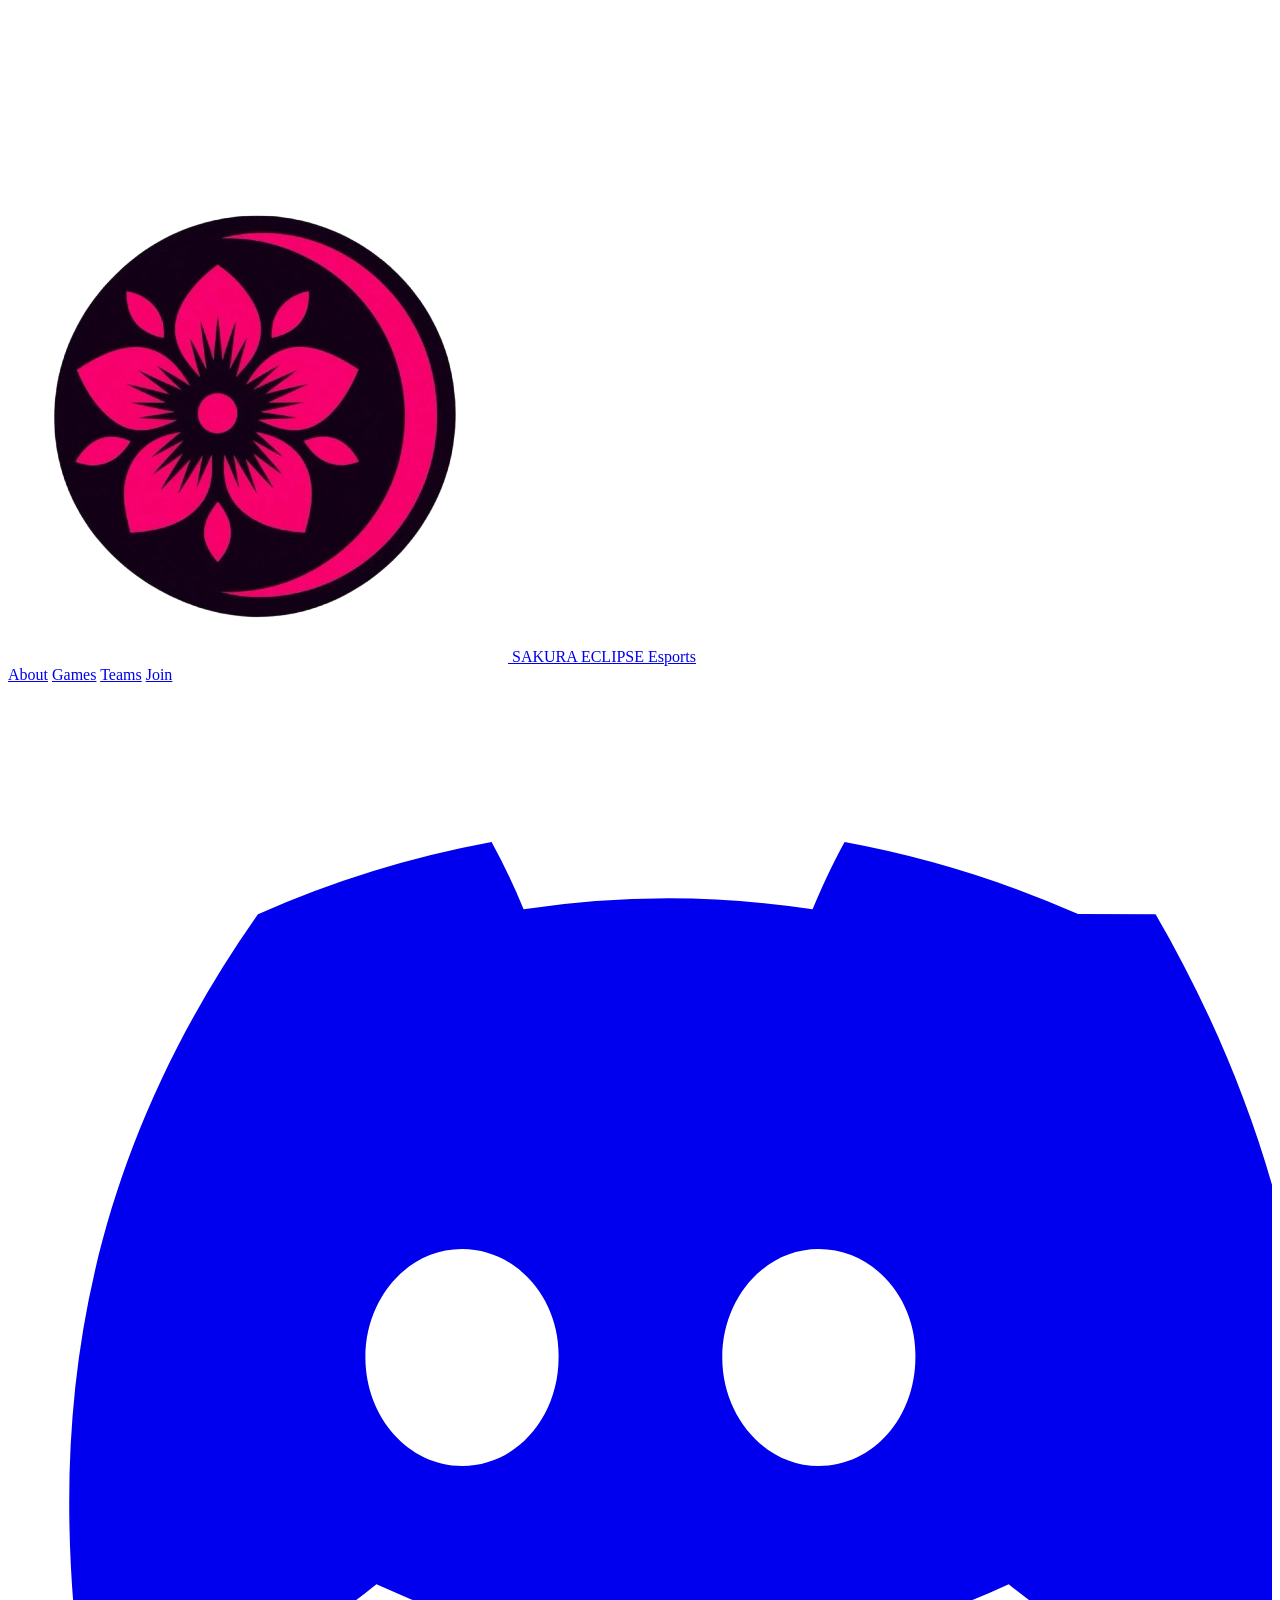
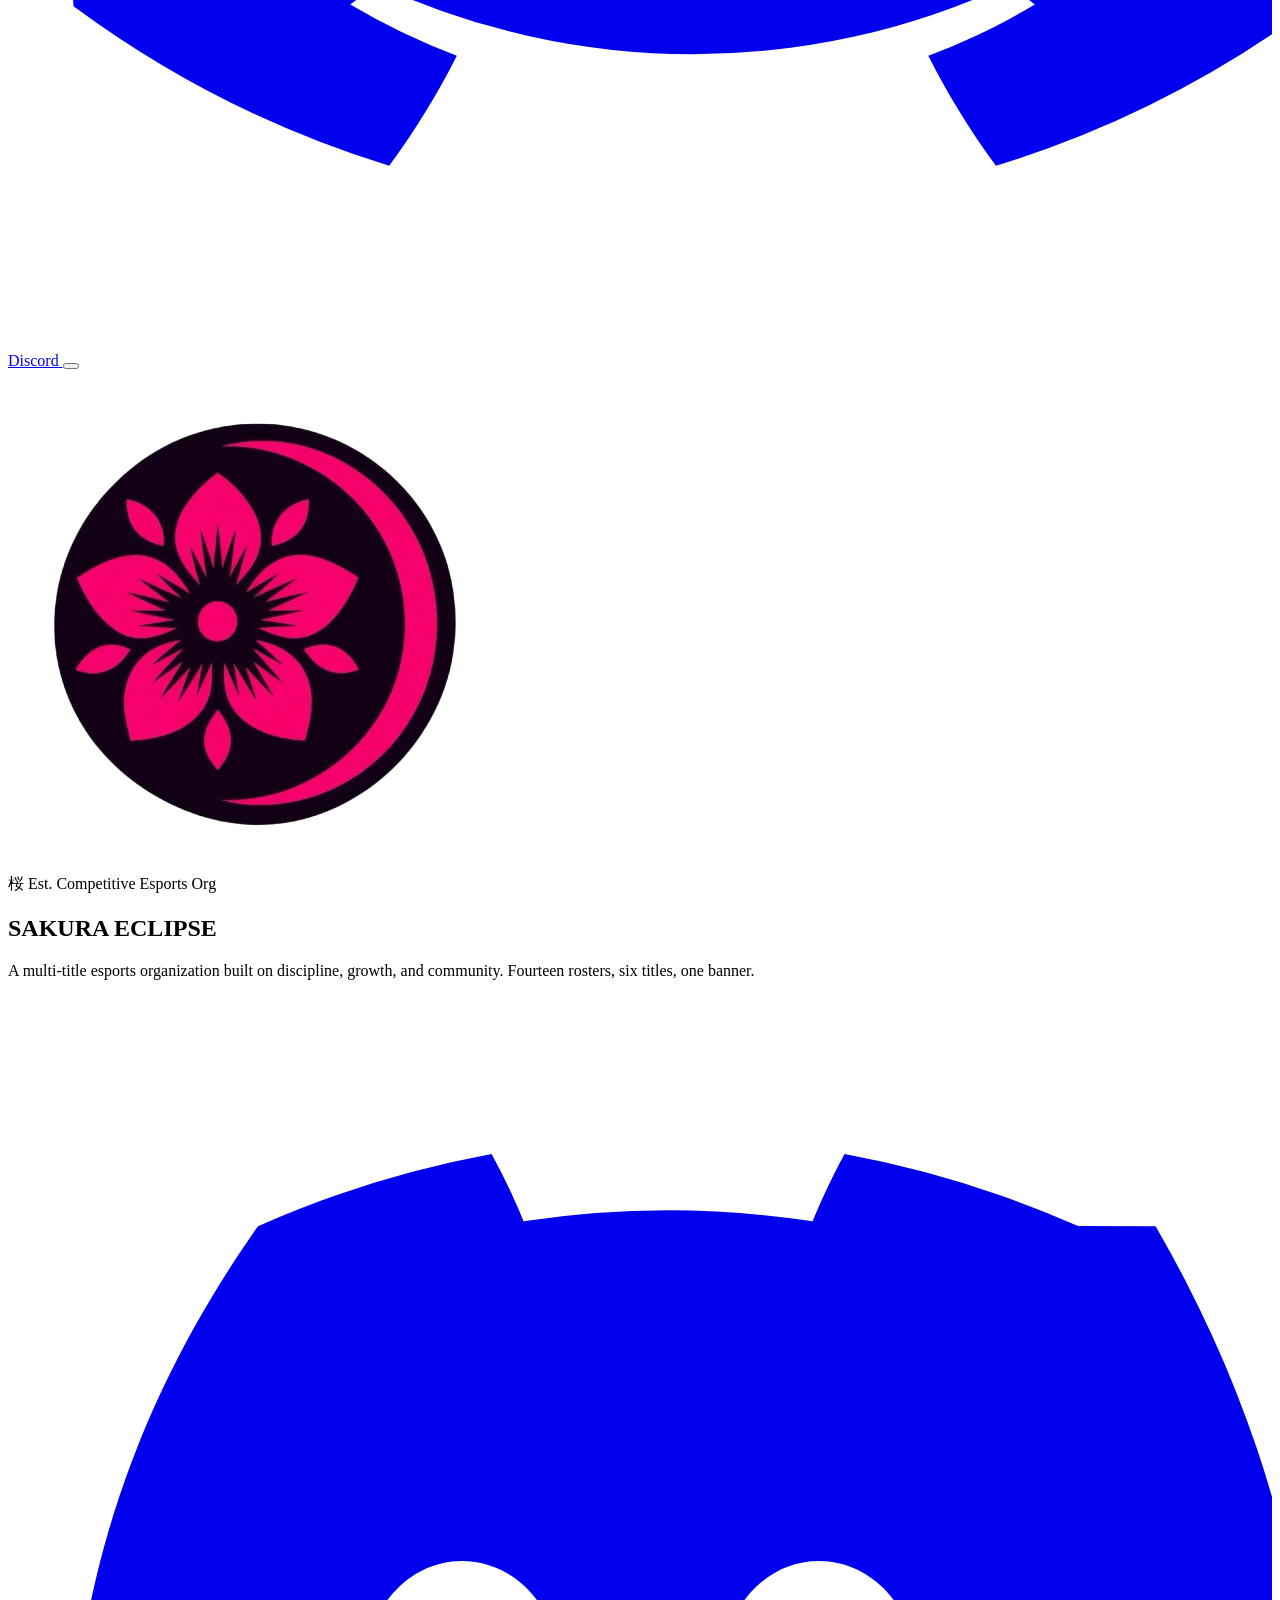
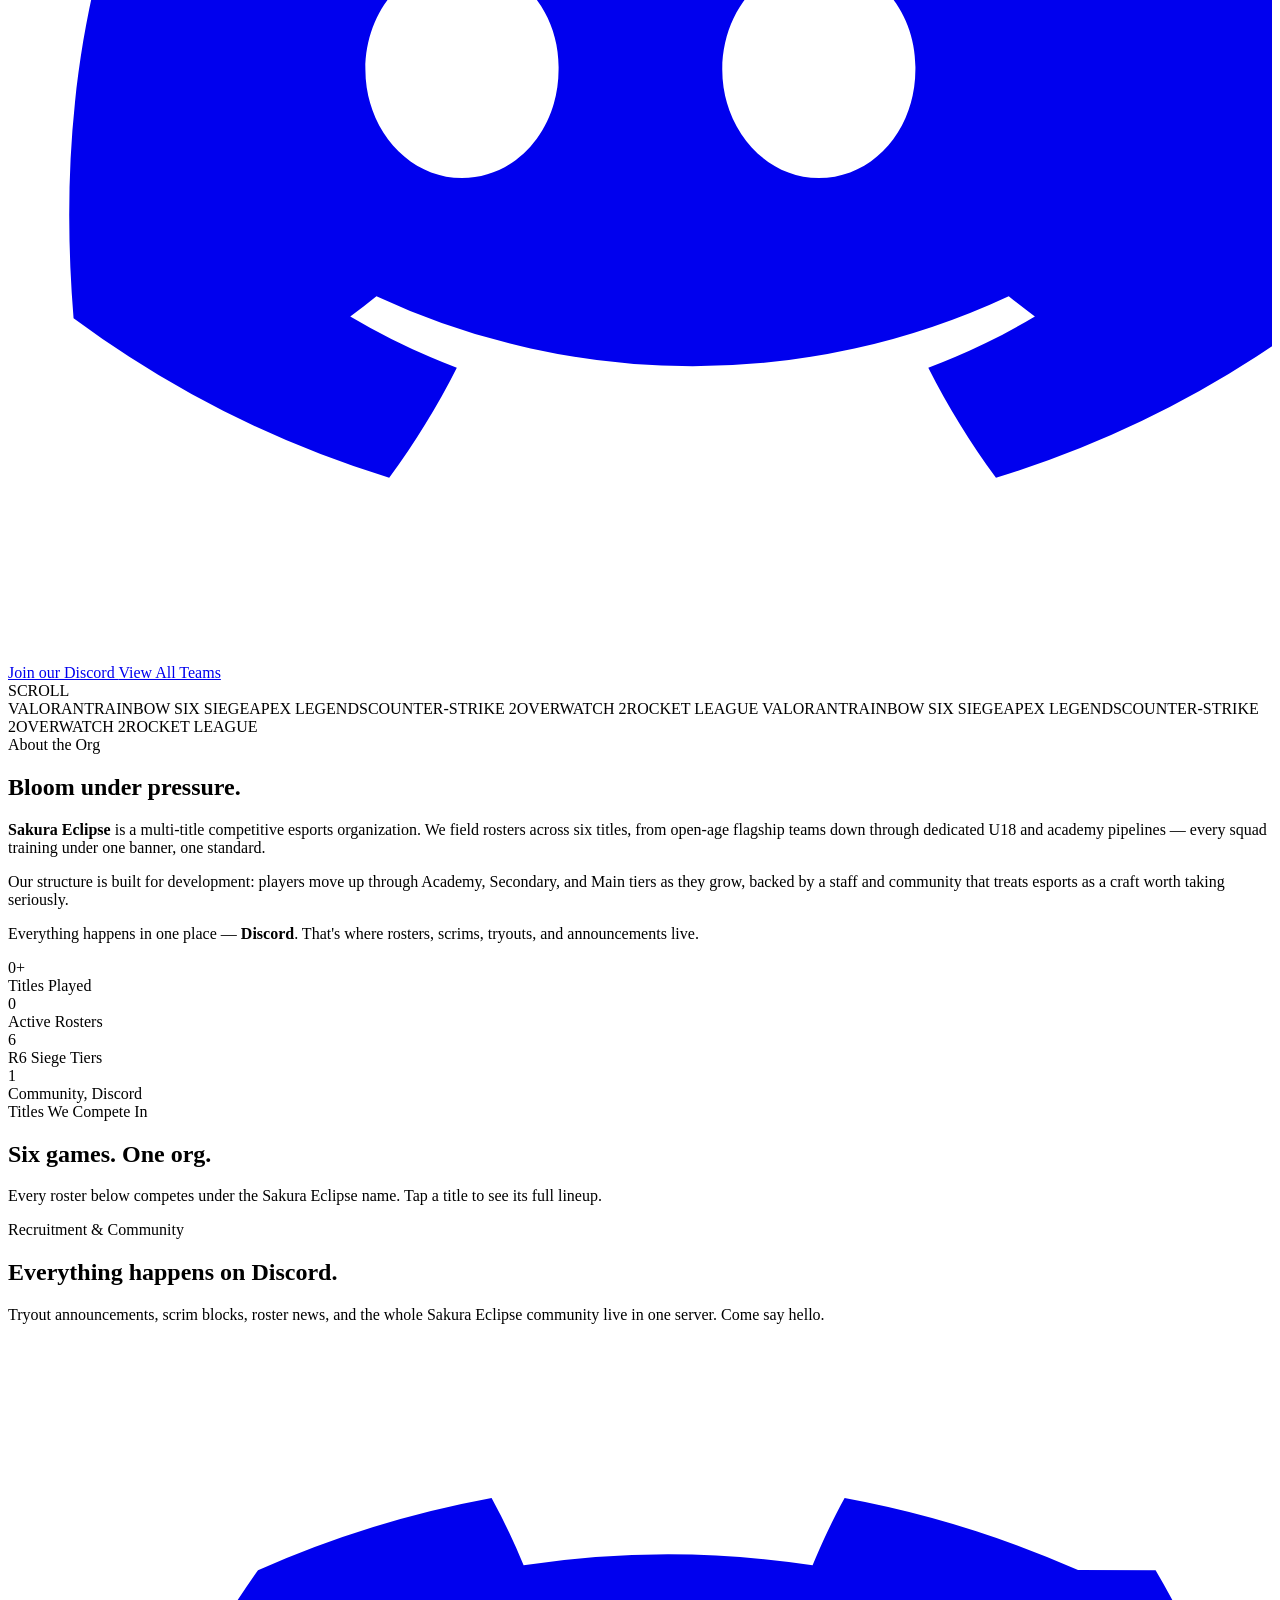
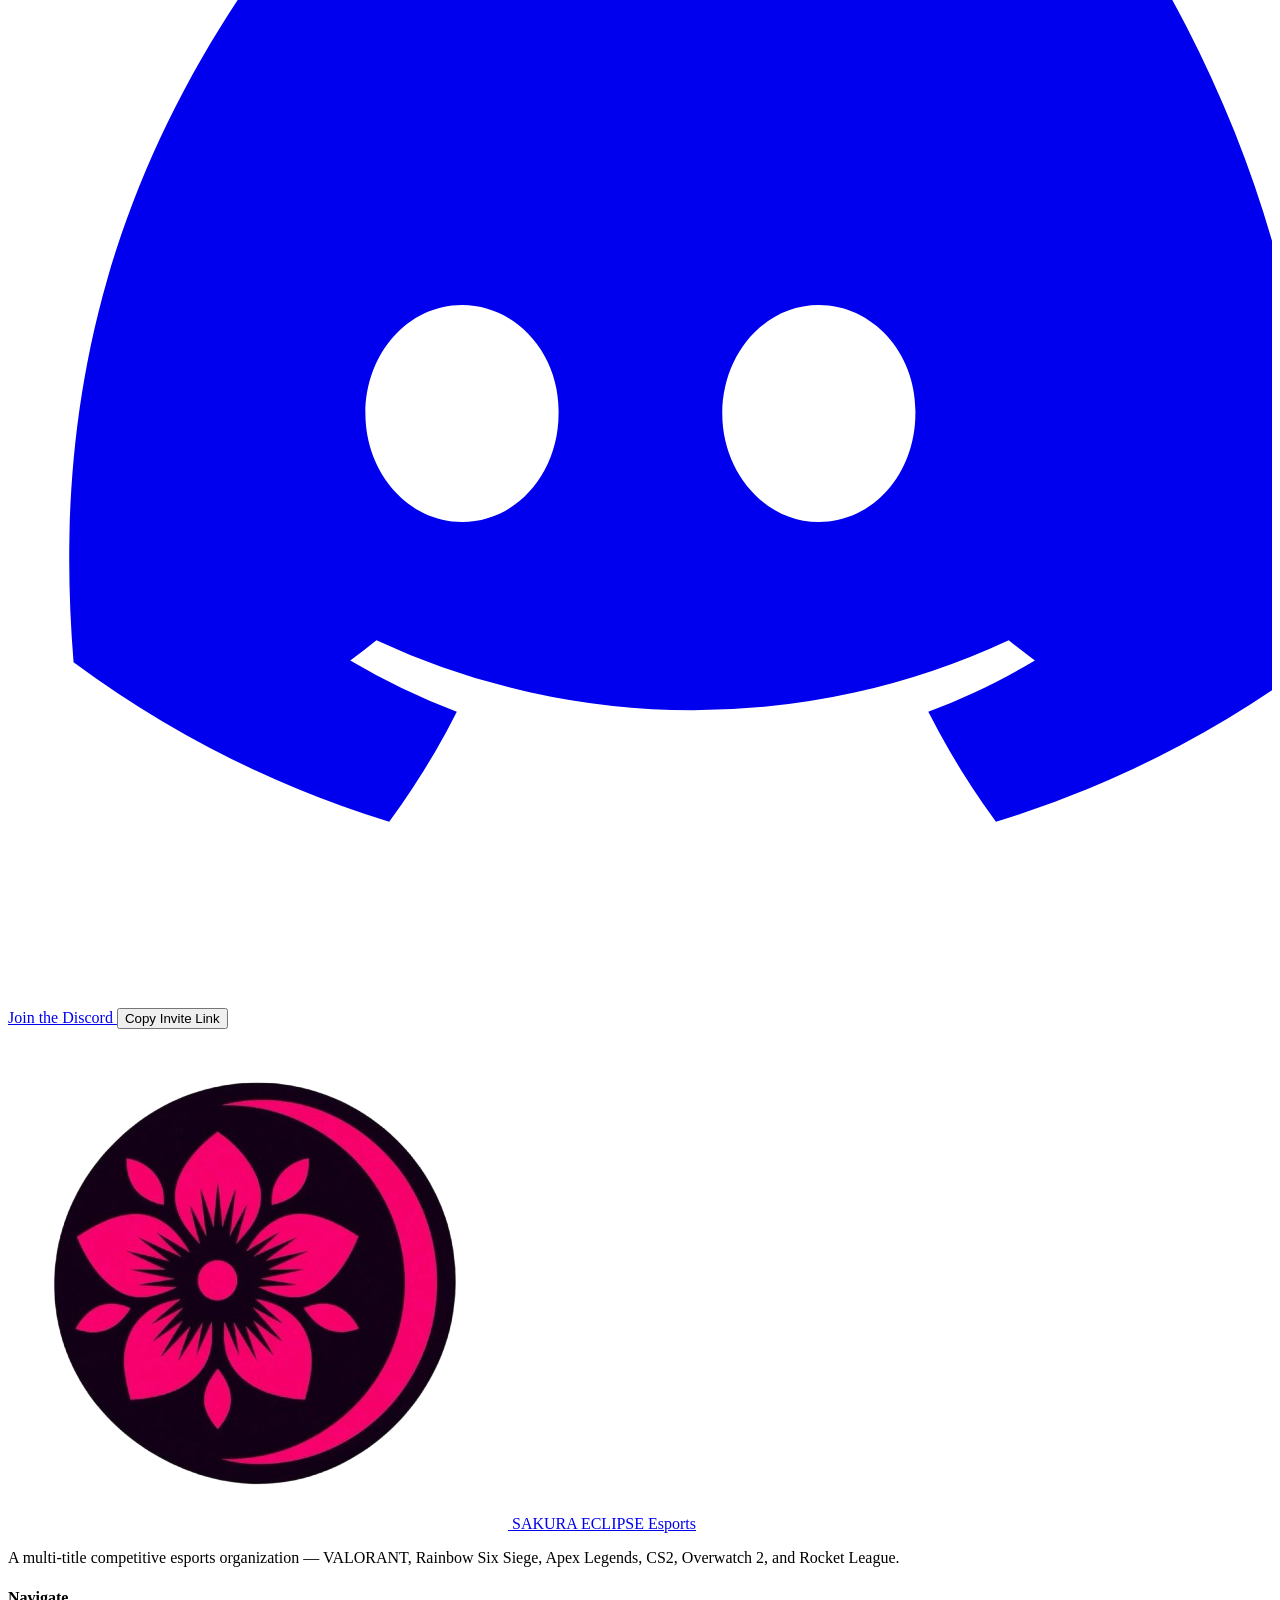
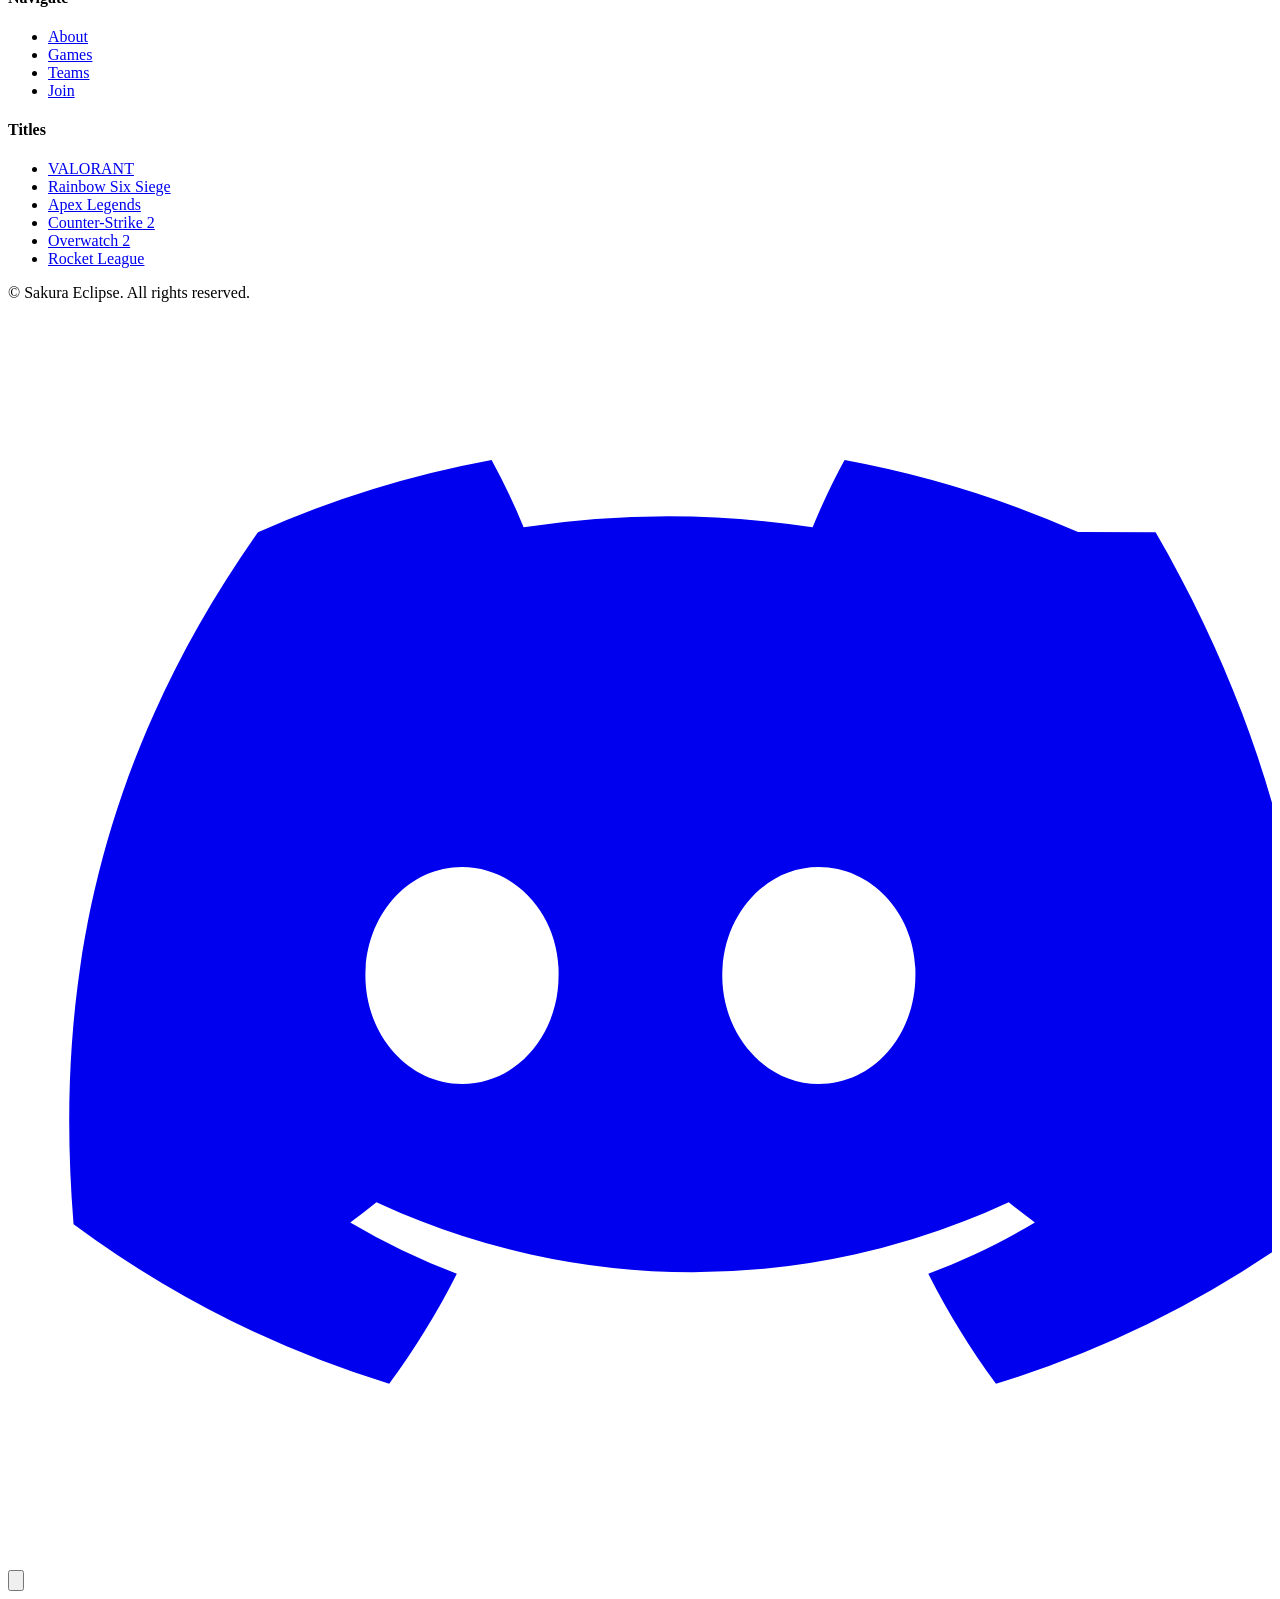
==== index.html @ 596f061d "roster and logo update" ====
<!DOCTYPE html>
<html lang="en">
<head>
  <meta charset="UTF-8" />
  <meta name="viewport" content="width=device-width, initial-scale=1.0" />
  <title>Sakura Eclipse — Esports Organization</title>
  <meta name="description" content="Sakura Eclipse is a multi-title competitive esports organization fielding rosters across VALORANT, Rainbow Six Siege, Apex Legends, Counter-Strike 2, Overwatch 2, and Rocket League." />
  <meta name="theme-color" content="#050203" />

  <meta property="og:type" content="website" />
  <meta property="og:title" content="Sakura Eclipse — Esports Organization" />
  <meta property="og:description" content="Multi-title competitive esports org. VALORANT, Rainbow Six Siege, Apex Legends, CS2, Overwatch 2, Rocket League." />
  <meta property="og:image" content="assets/img/logo.png" />
  <meta name="twitter:card" content="summary" />

  <link rel="icon" type="image/png" href="assets/img/logo.png" />
  <link rel="apple-touch-icon" href="assets/img/logo.png" />

  <link rel="preconnect" href="https://fonts.googleapis.com" />
  <link rel="preconnect" href="https://fonts.gstatic.com" crossorigin />
  <link href="https://fonts.googleapis.com/css2?family=Bebas+Neue&family=Inter:wght@400;500;600;700&display=swap" rel="stylesheet" />

  <link rel="stylesheet" href="assets/css/style.css" />
  <noscript><style>.reveal{opacity:1!important;transform:none!important;}</style></noscript>
</head>
<body>
  <div class="scroll-progress"></div>
  <div class="bg-noise"></div>
  <canvas id="petal-canvas"></canvas>

  <header class="navbar">
    <div class="container">
      <a href="index.html" class="brand">
        <img src="assets/img/logo.png" alt="Sakura Eclipse emblem" />
        <span class="brand-name">
          <span class="full">SAKURA ECLIPSE</span>
          <span class="sub">Esports</span>
        </span>
      </a>

      <nav class="nav-links" id="nav-links">
        <a href="#about">About</a>
        <a href="#games">Games</a>
        <a href="teams.html">Teams</a>
        <a href="#join">Join</a>
      </nav>

      <div class="nav-actions">
        <a class="btn btn-ghost" href="#" data-discord-link target="_blank" rel="noopener">
          <svg viewBox="0 0 24 24" fill="currentColor"><path d="M20.317 4.369A19.79 19.79 0 0 0 15.885 3c-.211.375-.444.879-.608 1.278a18.27 18.27 0 0 0-5.487 0A12.6 12.6 0 0 0 9.182 3a19.74 19.74 0 0 0-4.435 1.371C1.6 8.845.892 13.208 1.245 17.51a19.9 19.9 0 0 0 5.993 3.03c.483-.657.913-1.355 1.284-2.09a12.9 12.9 0 0 1-2.023-.973c.17-.124.336-.253.497-.386a14.2 14.2 0 0 0 12.005 0c.162.133.328.262.497.386-.646.386-1.323.71-2.024.974.372.734.801 1.432 1.285 2.09a19.83 19.83 0 0 0 5.996-3.031c.414-4.917-.708-9.242-2.965-13.14ZM8.62 14.85c-1.007 0-1.834-.923-1.834-2.06 0-1.136.809-2.06 1.834-2.06 1.033 0 1.86.933 1.834 2.06 0 1.137-.8 2.06-1.834 2.06Zm6.775 0c-1.006 0-1.833-.923-1.833-2.06 0-1.136.808-2.06 1.833-2.06 1.034 0 1.86.933 1.834 2.06 0 1.137-.8 2.06-1.834 2.06Z"/></svg>
          <span class="btn-label">Discord</span>
        </a>
        <button class="hamburger" id="hamburger" aria-label="Toggle navigation" aria-controls="nav-links" aria-expanded="false">
          <span></span><span></span><span></span>
        </button>
      </div>
    </div>
  </header>

  <main>
    <!-- HERO -->
    <section class="hero" id="top">
      <div class="hero-ring" aria-hidden="true"></div>
      <div class="hero-content">
        <img class="hero-mark" src="assets/img/logo.png" alt="Sakura Eclipse" />
        <div class="hero-kicker">桜 Est. Competitive Esports Org</div>
        <h1 class="hero-title">
          SAKURA
          <span class="line2">ECLIPSE</span>
        </h1>
        <p class="hero-tagline">
          A multi-title esports organization built on discipline, growth, and community. Fourteen rosters, six titles, one banner.
        </p>
        <div class="hero-actions">
          <a class="btn btn-primary" href="#" data-discord-link target="_blank" rel="noopener">
            <svg viewBox="0 0 24 24" fill="currentColor"><path d="M20.317 4.369A19.79 19.79 0 0 0 15.885 3c-.211.375-.444.879-.608 1.278a18.27 18.27 0 0 0-5.487 0A12.6 12.6 0 0 0 9.182 3a19.74 19.74 0 0 0-4.435 1.371C1.6 8.845.892 13.208 1.245 17.51a19.9 19.9 0 0 0 5.993 3.03c.483-.657.913-1.355 1.284-2.09a12.9 12.9 0 0 1-2.023-.973c.17-.124.336-.253.497-.386a14.2 14.2 0 0 0 12.005 0c.162.133.328.262.497.386-.646.386-1.323.71-2.024.974.372.734.801 1.432 1.285 2.09a19.83 19.83 0 0 0 5.996-3.031c.414-4.917-.708-9.242-2.965-13.14ZM8.62 14.85c-1.007 0-1.834-.923-1.834-2.06 0-1.136.809-2.06 1.834-2.06 1.033 0 1.86.933 1.834 2.06 0 1.137-.8 2.06-1.834 2.06Zm6.775 0c-1.006 0-1.833-.923-1.833-2.06 0-1.136.808-2.06 1.833-2.06 1.034 0 1.86.933 1.834 2.06 0 1.137-.8 2.06-1.834 2.06Z"/></svg>
            Join our Discord
          </a>
          <a class="btn btn-ghost" href="teams.html">View All Teams</a>
        </div>
      </div>
      <div class="hero-scroll">
        <span>SCROLL</span>
        <span class="stem"></span>
      </div>
    </section>

    <!-- MARQUEE -->
    <div class="marquee" aria-hidden="true">
      <div class="marquee-track">
        <span>VALORANT</span><span>RAINBOW SIX SIEGE</span><span>APEX LEGENDS</span><span>COUNTER-STRIKE 2</span><span>OVERWATCH 2</span><span>ROCKET LEAGUE</span>
        <span>VALORANT</span><span>RAINBOW SIX SIEGE</span><span>APEX LEGENDS</span><span>COUNTER-STRIKE 2</span><span>OVERWATCH 2</span><span>ROCKET LEAGUE</span>
      </div>
    </div>

    <!-- ABOUT -->
    <section class="section" id="about">
      <div class="container">
        <div class="about-grid">
          <div class="about-text reveal">
            <div class="eyebrow">About the Org</div>
            <h2 class="section-title">Bloom under <span class="accent">pressure.</span></h2>
            <p>
              <strong>Sakura Eclipse</strong> is a multi-title competitive esports organization. We field
              rosters across six titles, from open-age flagship teams down through dedicated U18 and
              academy pipelines — every squad training under one banner, one standard.
            </p>
            <p>
              Our structure is built for development: players move up through Academy, Secondary, and
              Main tiers as they grow, backed by a staff and community that treats esports as a craft
              worth taking seriously.
            </p>
            <p>
              Everything happens in one place — <strong>Discord</strong>. That's where rosters, scrims,
              tryouts, and announcements live.
            </p>
          </div>
          <div class="stats-grid reveal">
            <div class="stat-card">
              <div class="stat-num"><span data-count-games data-count="0">0</span>+</div>
              <div class="stat-label">Titles Played</div>
            </div>
            <div class="stat-card">
              <div class="stat-num"><span data-count-teams data-count="0">0</span></div>
              <div class="stat-label">Active Rosters</div>
            </div>
            <div class="stat-card">
              <div class="stat-num">6</div>
              <div class="stat-label">R6 Siege Tiers</div>
            </div>
            <div class="stat-card">
              <div class="stat-num">1</div>
              <div class="stat-label">Community, Discord</div>
            </div>
          </div>
        </div>
      </div>
    </section>

    <!-- GAMES -->
    <section class="section" id="games">
      <div class="container">
        <div class="section-header reveal">
          <div class="eyebrow">Titles We Compete In</div>
          <h2 class="section-title">Six games. <span class="accent">One org.</span></h2>
          <p class="section-sub">Every roster below competes under the Sakura Eclipse name. Tap a title to see its full lineup.</p>
        </div>
        <div class="games-grid" id="games-grid"><!-- populated by main.js --></div>
      </div>
    </section>

    <!-- JOIN / DISCORD CTA -->
    <section class="section section--tight" id="join">
      <div class="container">
        <div class="cta-band reveal">
          <div class="eyebrow" style="justify-content:center">Recruitment &amp; Community</div>
          <h2>Everything happens on Discord.</h2>
          <p>Tryout announcements, scrim blocks, roster news, and the whole Sakura Eclipse community live in one server. Come say hello.</p>
          <div class="cta-actions">
            <a class="btn btn-primary" href="#" data-discord-link target="_blank" rel="noopener">
              <svg viewBox="0 0 24 24" fill="currentColor"><path d="M20.317 4.369A19.79 19.79 0 0 0 15.885 3c-.211.375-.444.879-.608 1.278a18.27 18.27 0 0 0-5.487 0A12.6 12.6 0 0 0 9.182 3a19.74 19.74 0 0 0-4.435 1.371C1.6 8.845.892 13.208 1.245 17.51a19.9 19.9 0 0 0 5.993 3.03c.483-.657.913-1.355 1.284-2.09a12.9 12.9 0 0 1-2.023-.973c.17-.124.336-.253.497-.386a14.2 14.2 0 0 0 12.005 0c.162.133.328.262.497.386-.646.386-1.323.71-2.024.974.372.734.801 1.432 1.285 2.09a19.83 19.83 0 0 0 5.996-3.031c.414-4.917-.708-9.242-2.965-13.14ZM8.62 14.85c-1.007 0-1.834-.923-1.834-2.06 0-1.136.809-2.06 1.834-2.06 1.033 0 1.86.933 1.834 2.06 0 1.137-.8 2.06-1.834 2.06Zm6.775 0c-1.006 0-1.833-.923-1.833-2.06 0-1.136.808-2.06 1.833-2.06 1.034 0 1.86.933 1.834 2.06 0 1.137-.8 2.06-1.834 2.06Z"/></svg>
              Join the Discord
            </a>
            <button class="btn btn-ghost" data-copy-discord type="button">Copy Invite Link</button>
          </div>
        </div>
      </div>
    </section>
  </main>

  <footer class="site-footer">
    <div class="container">
      <div class="footer-top">
        <div class="footer-brand">
          <a href="index.html" class="brand">
            <img src="assets/img/logo.png" alt="Sakura Eclipse emblem" />
            <span class="brand-name">
              <span class="full">SAKURA ECLIPSE</span>
              <span class="sub">Esports</span>
            </span>
          </a>
          <p>A multi-title competitive esports organization — VALORANT, Rainbow Six Siege, Apex Legends, CS2, Overwatch 2, and Rocket League.</p>
        </div>
        <div class="footer-cols">
          <div class="footer-col">
            <h4>Navigate</h4>
            <ul>
              <li><a href="#about">About</a></li>
              <li><a href="#games">Games</a></li>
              <li><a href="teams.html">Teams</a></li>
              <li><a href="#join">Join</a></li>
            </ul>
          </div>
          <div class="footer-col">
            <h4>Titles</h4>
            <ul>
              <li><a href="teams.html?game=valorant">VALORANT</a></li>
              <li><a href="teams.html?game=r6">Rainbow Six Siege</a></li>
              <li><a href="teams.html?game=apex">Apex Legends</a></li>
              <li><a href="teams.html?game=cs2">Counter-Strike 2</a></li>
              <li><a href="teams.html?game=overwatch">Overwatch 2</a></li>
              <li><a href="teams.html?game=rocketleague">Rocket League</a></li>
            </ul>
          </div>
        </div>
      </div>
      <div class="footer-bottom">
        <span>© <span id="year"></span> Sakura Eclipse. All rights reserved.</span>
        <div class="footer-social">
          <a href="#" data-discord-link target="_blank" rel="noopener" aria-label="Sakura Eclipse Discord">
            <svg viewBox="0 0 24 24" fill="currentColor"><path d="M20.317 4.369A19.79 19.79 0 0 0 15.885 3c-.211.375-.444.879-.608 1.278a18.27 18.27 0 0 0-5.487 0A12.6 12.6 0 0 0 9.182 3a19.74 19.74 0 0 0-4.435 1.371C1.6 8.845.892 13.208 1.245 17.51a19.9 19.9 0 0 0 5.993 3.03c.483-.657.913-1.355 1.284-2.09a12.9 12.9 0 0 1-2.023-.973c.17-.124.336-.253.497-.386a14.2 14.2 0 0 0 12.005 0c.162.133.328.262.497.386-.646.386-1.323.71-2.024.974.372.734.801 1.432 1.285 2.09a19.83 19.83 0 0 0 5.996-3.031c.414-4.917-.708-9.242-2.965-13.14ZM8.62 14.85c-1.007 0-1.834-.923-1.834-2.06 0-1.136.809-2.06 1.834-2.06 1.033 0 1.86.933 1.834 2.06 0 1.137-.8 2.06-1.834 2.06Zm6.775 0c-1.006 0-1.833-.923-1.833-2.06 0-1.136.808-2.06 1.833-2.06 1.034 0 1.86.933 1.834 2.06 0 1.137-.8 2.06-1.834 2.06Z"/></svg>
          </a>
        </div>
      </div>
    </div>
  </footer>

  <button class="back-to-top" aria-label="Back to top">
    <svg viewBox="0 0 24 24" fill="none" stroke="currentColor" stroke-width="2"><path d="M12 19V5M5 12l7-7 7 7"/></svg>
  </button>

  <script src="assets/js/data.js"></script>
  <script src="assets/js/main.js"></script>
</body>
</html>
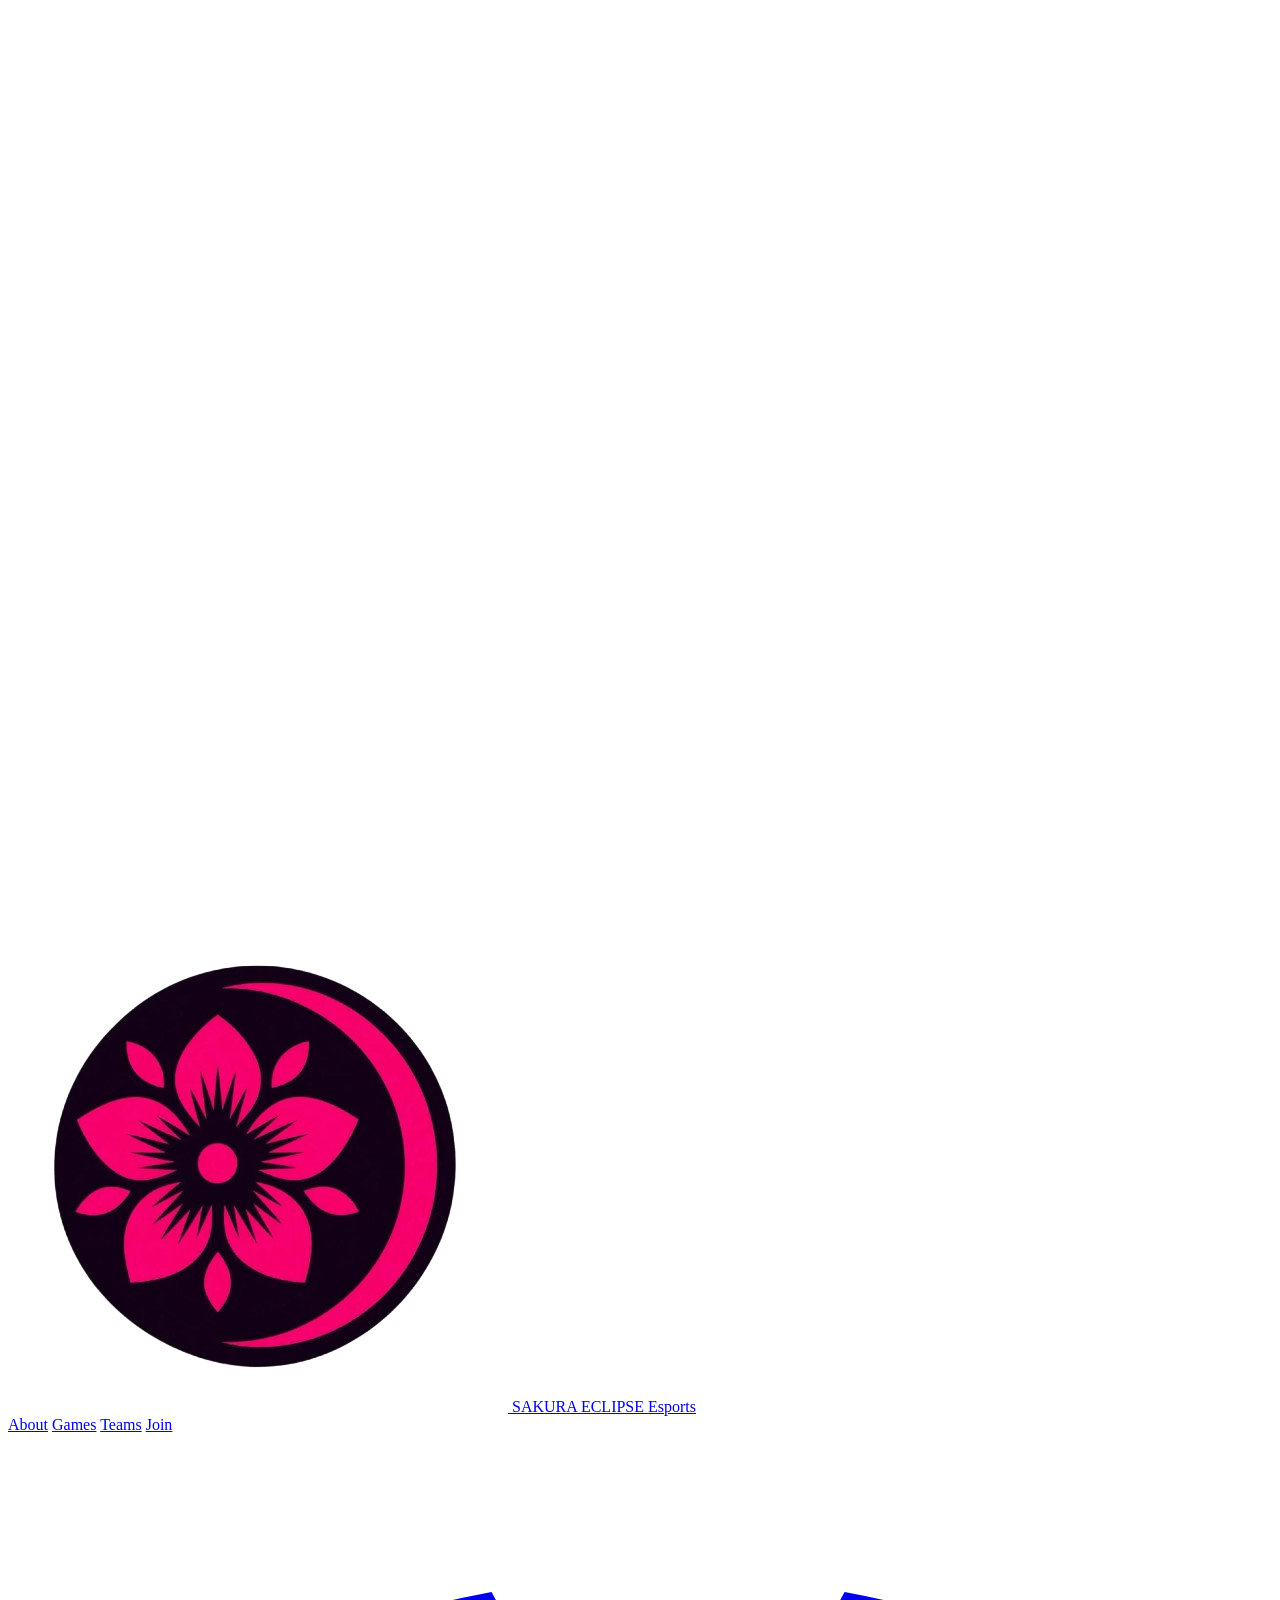
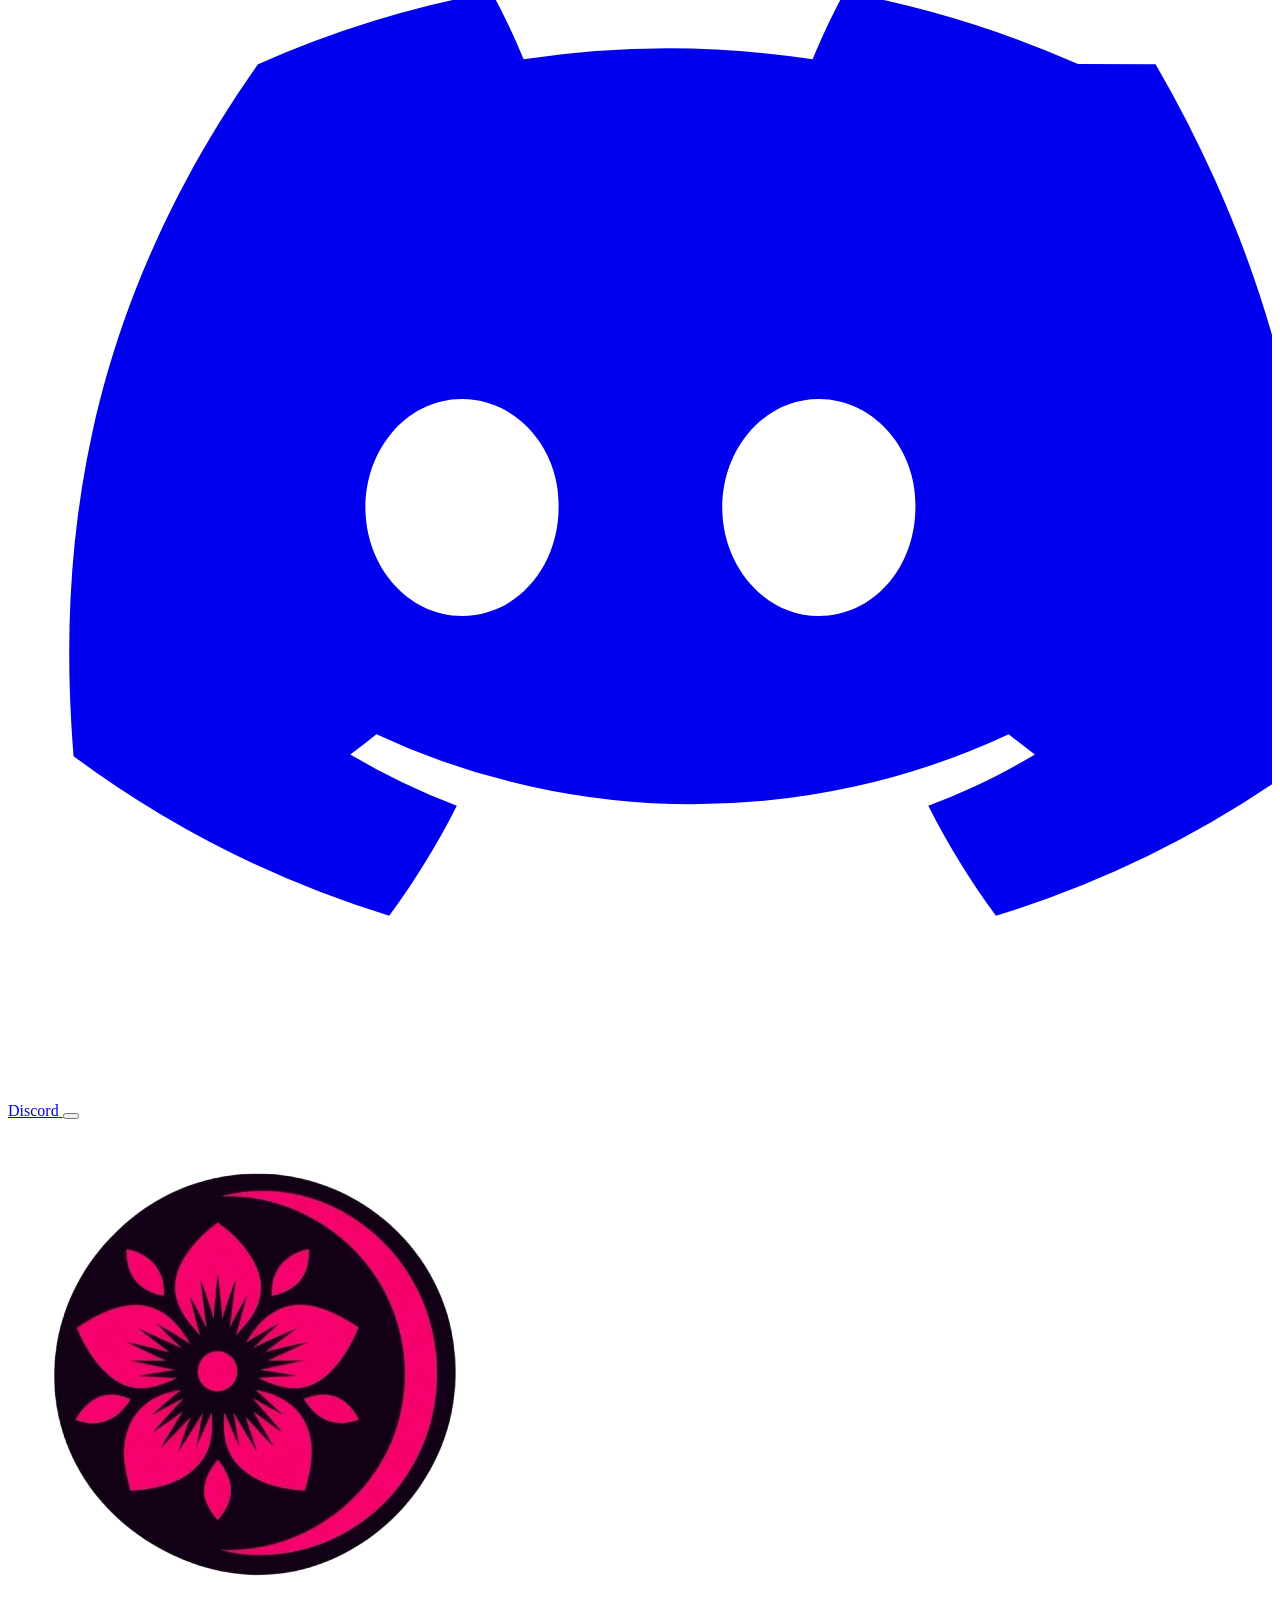
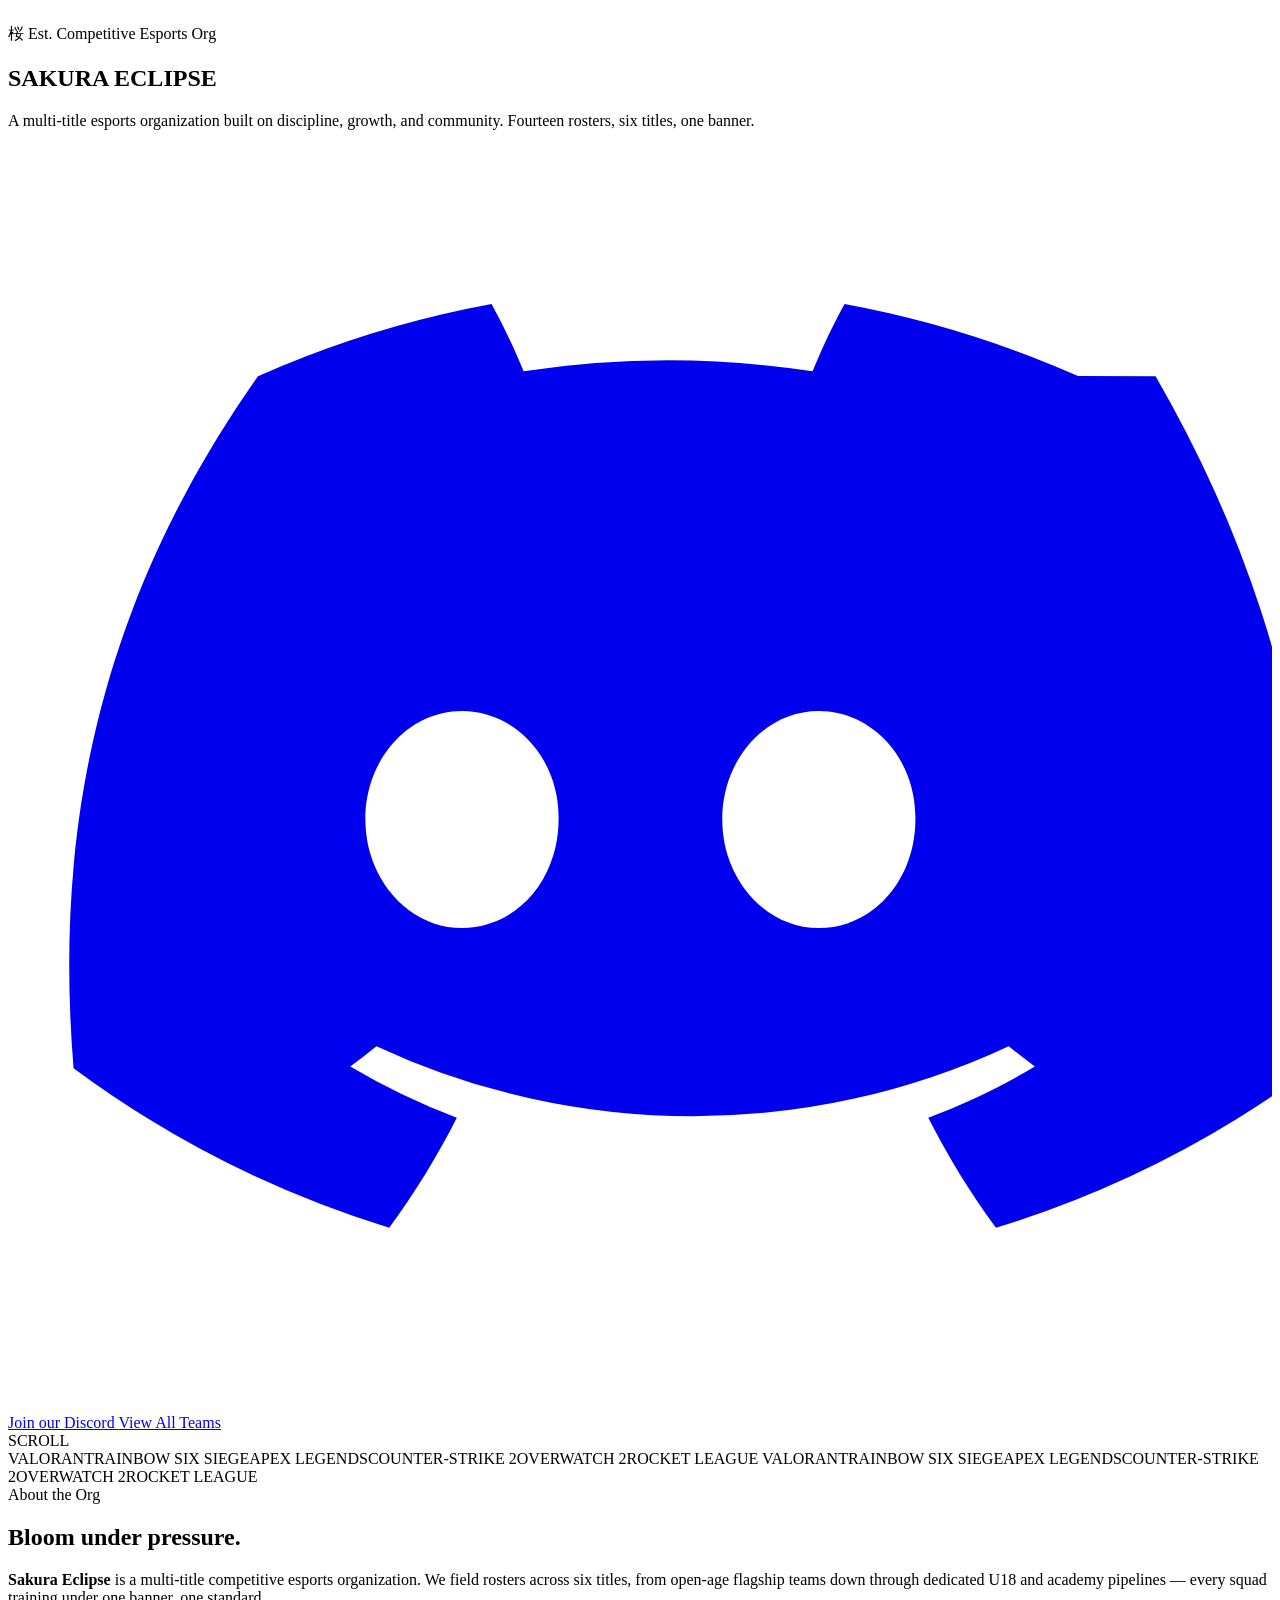
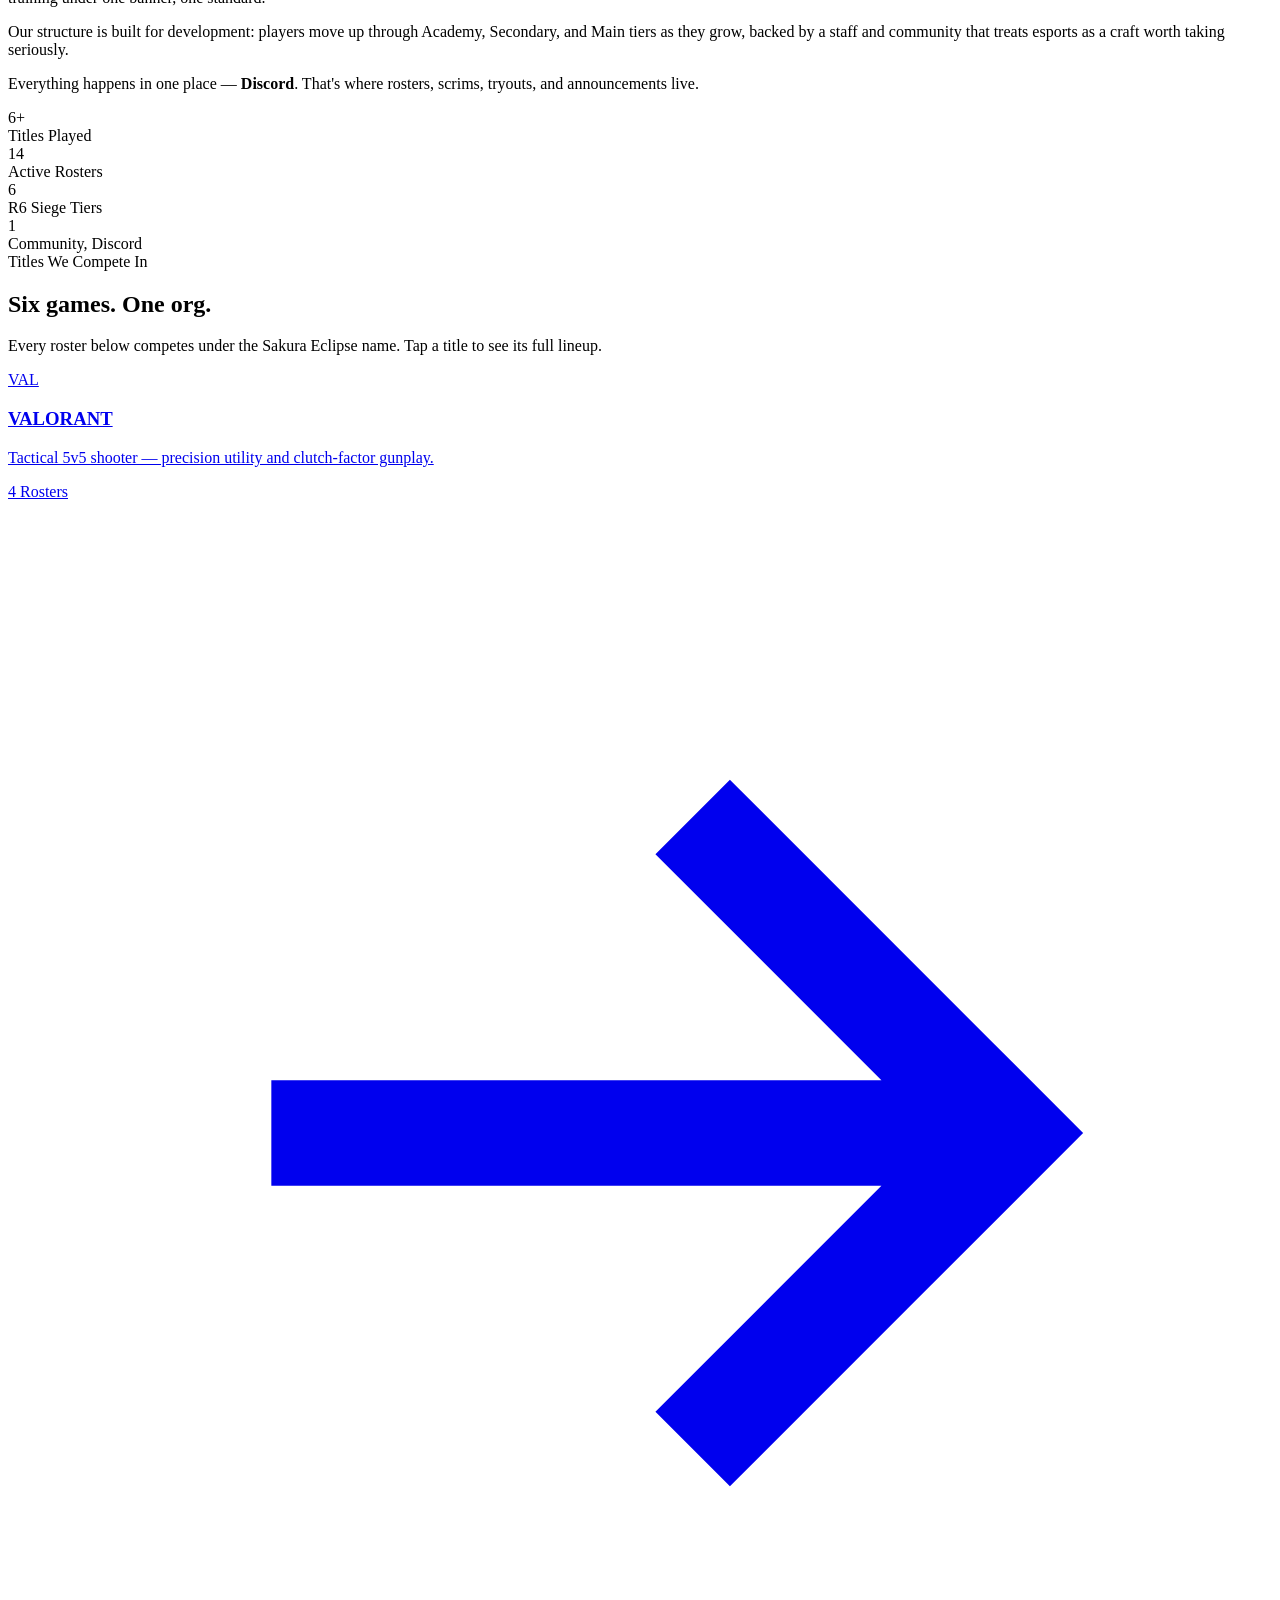
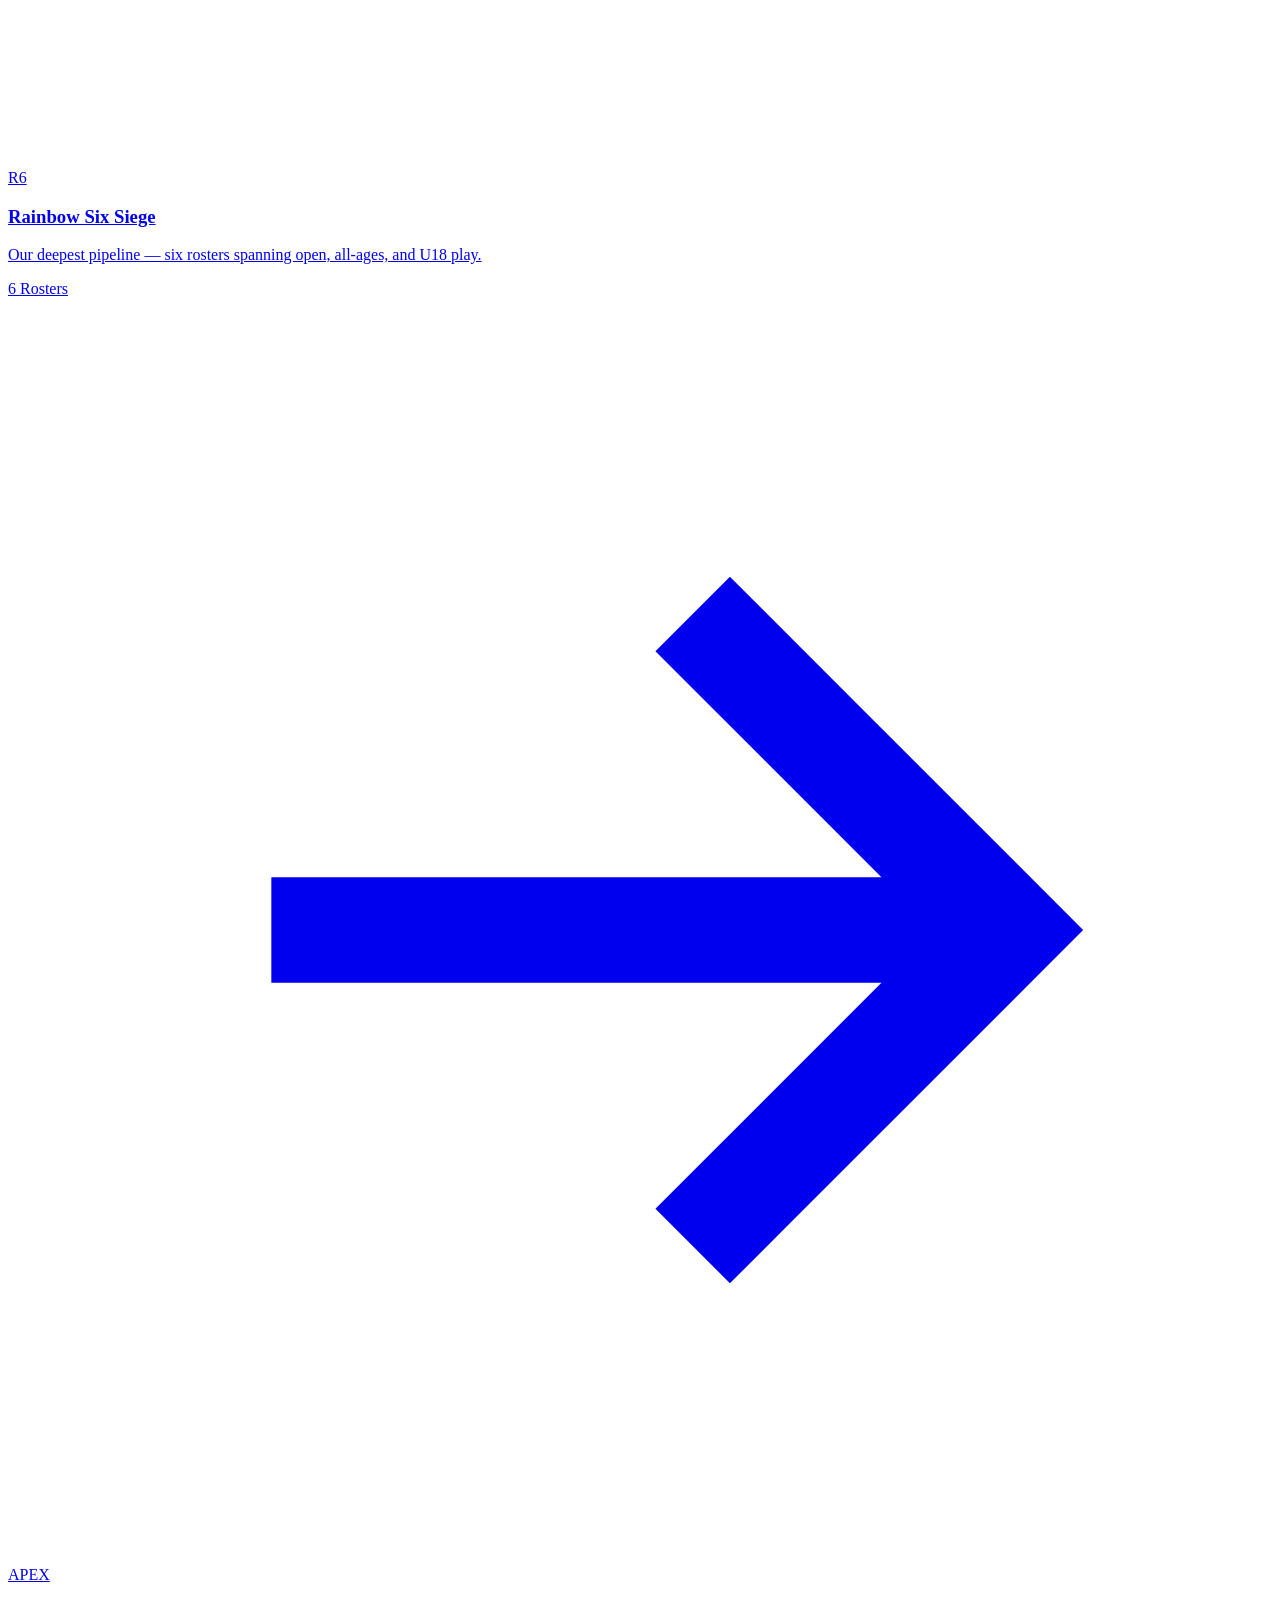
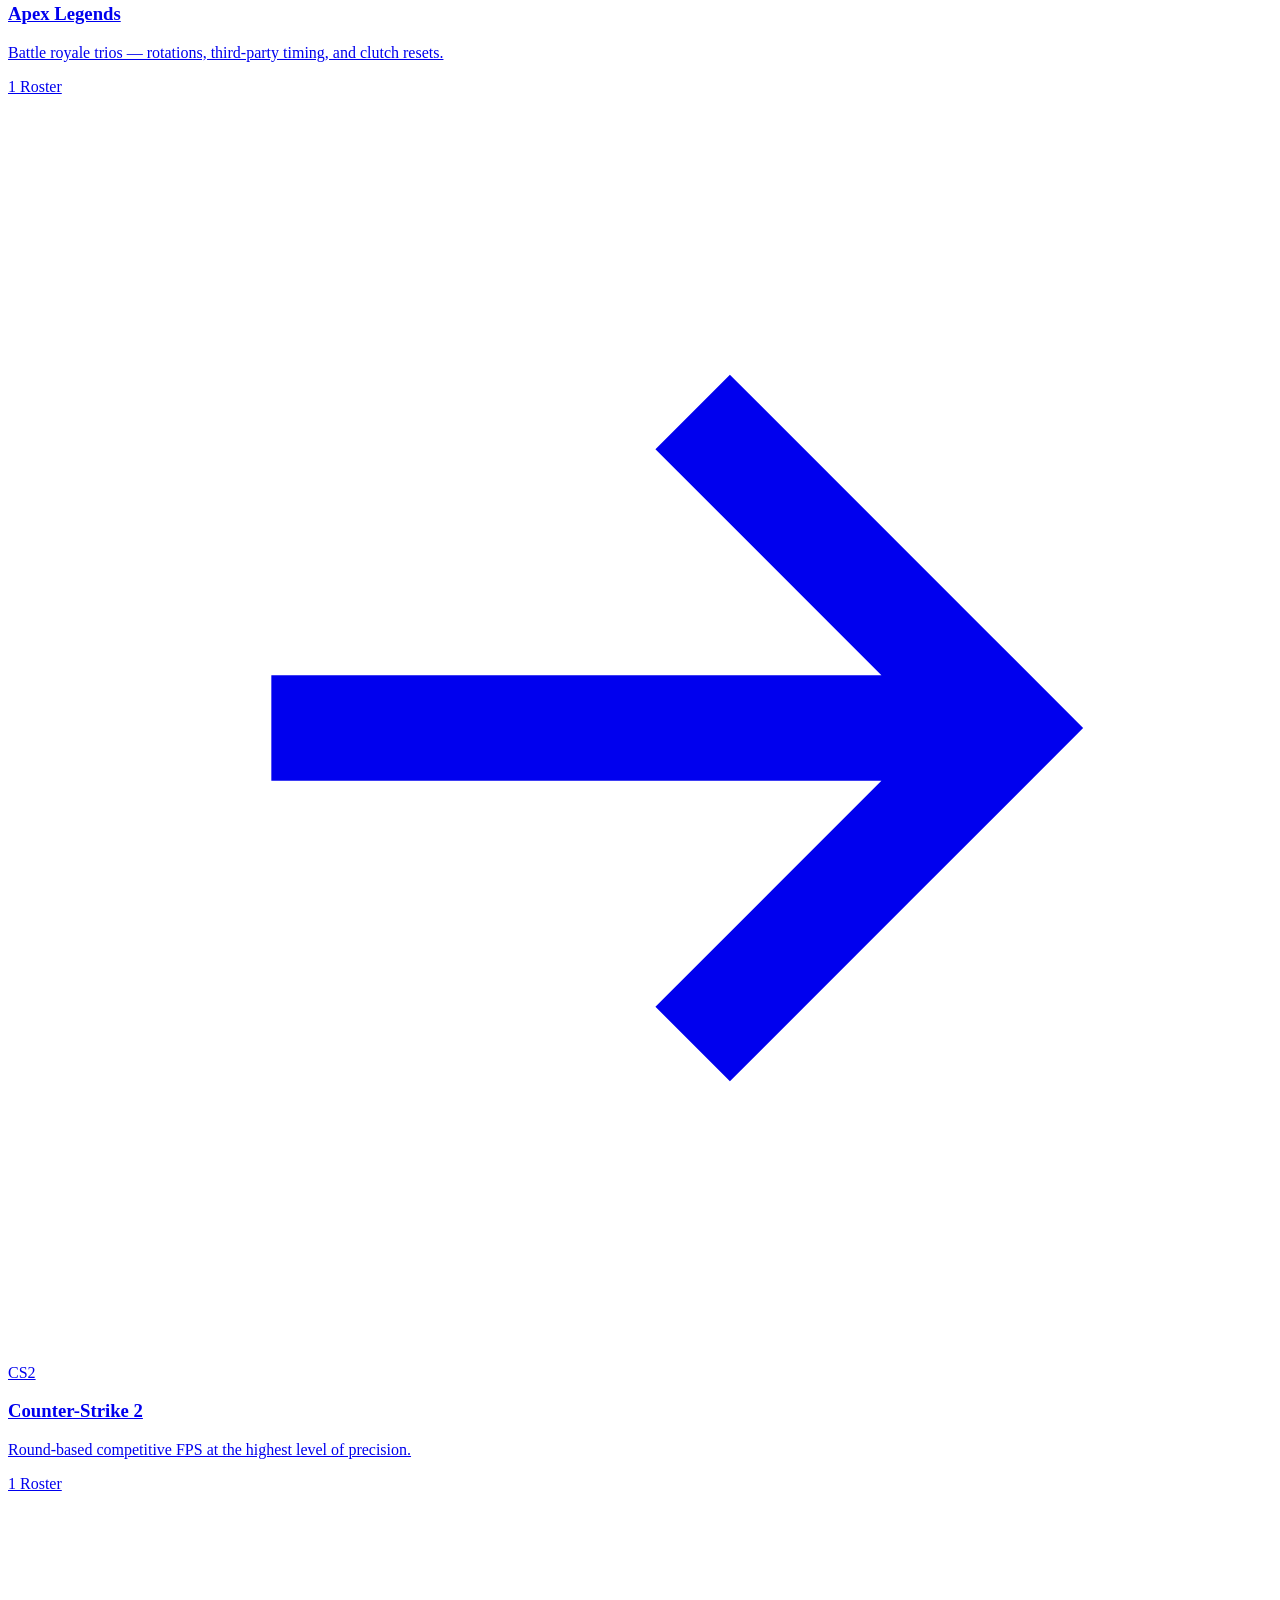
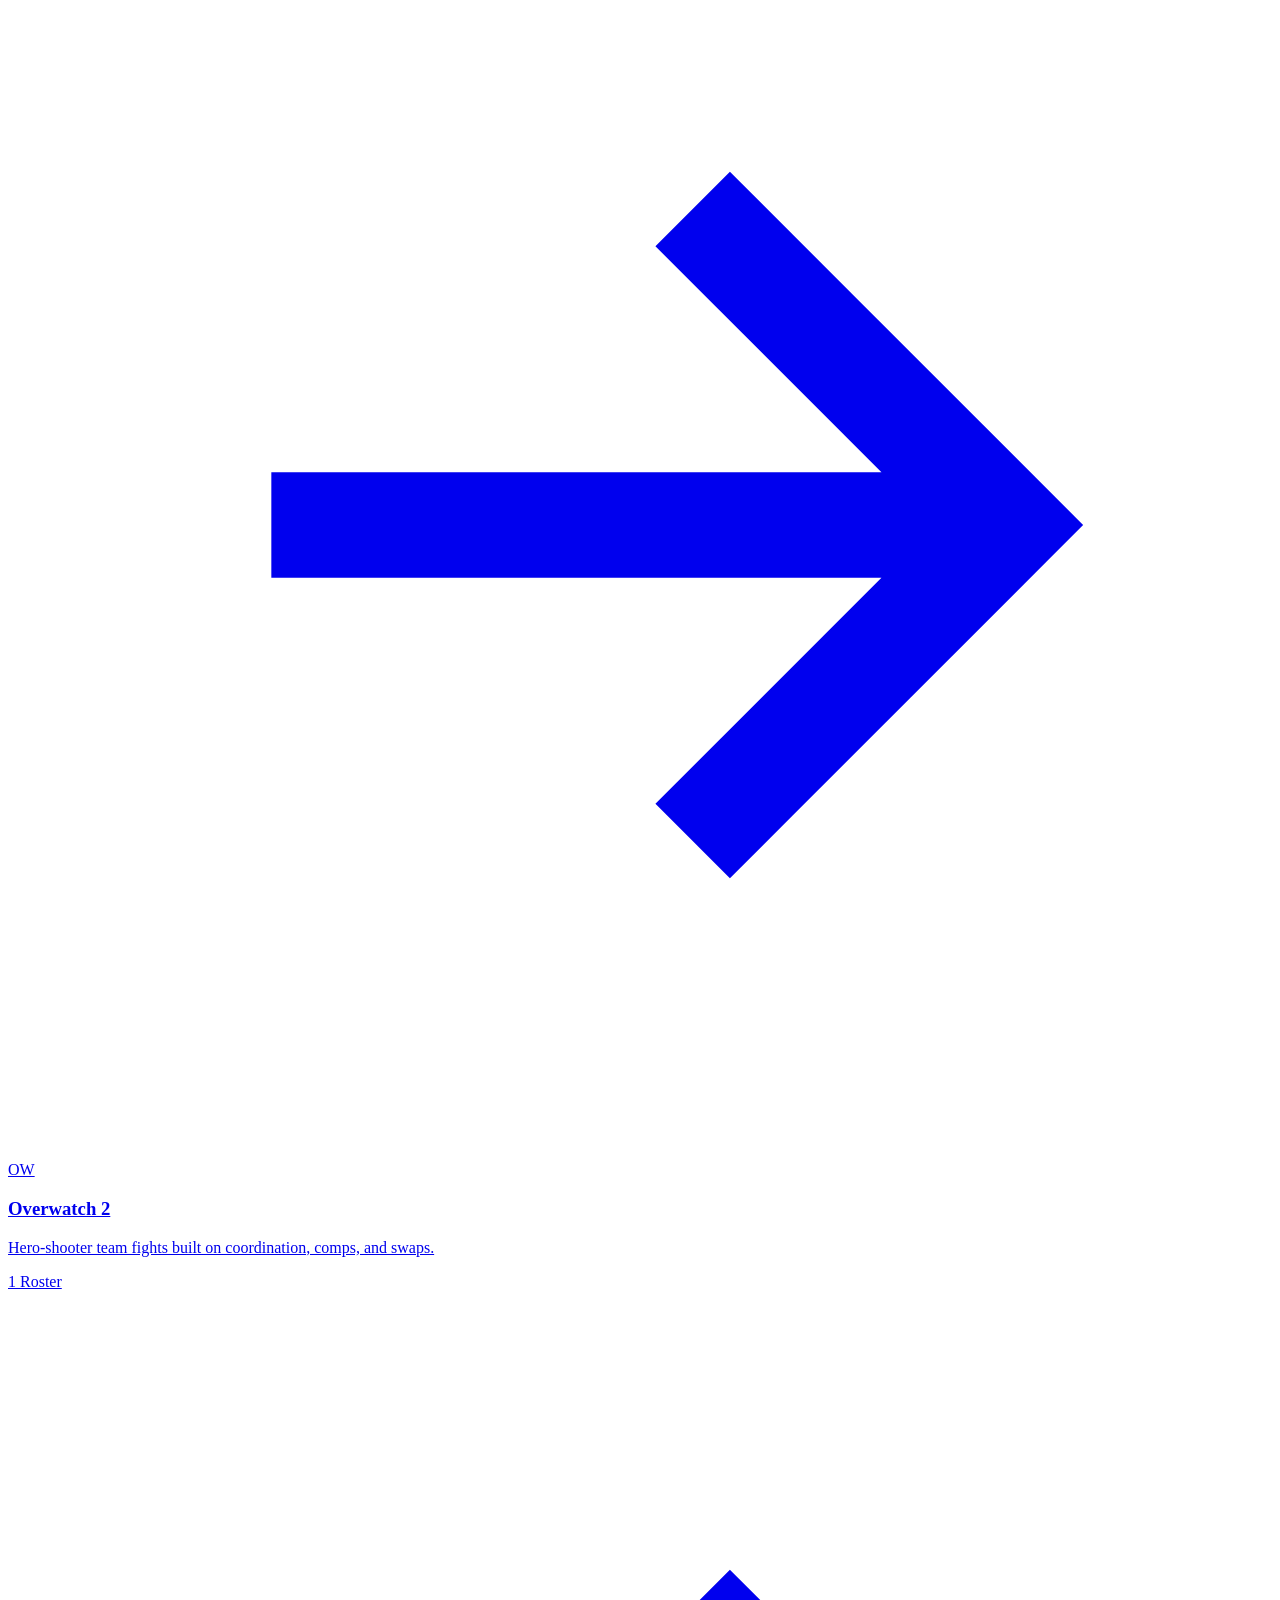
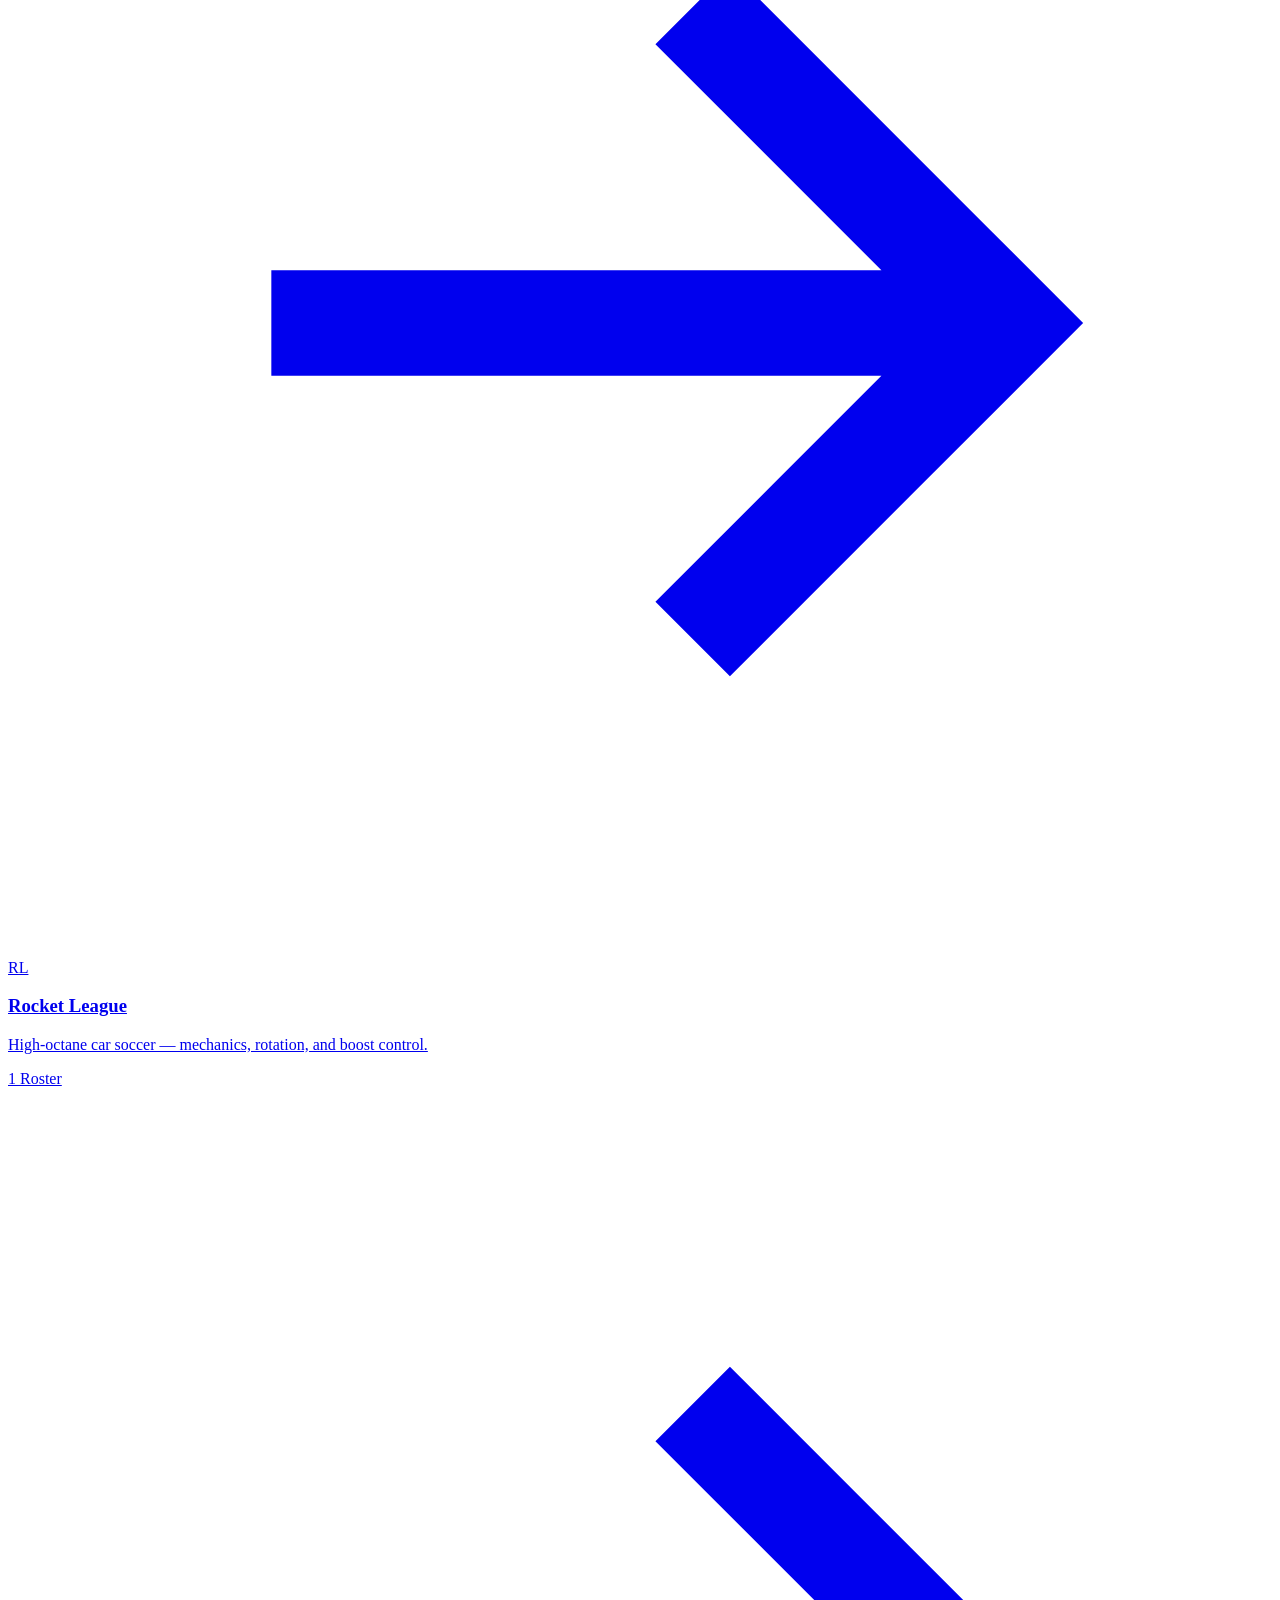
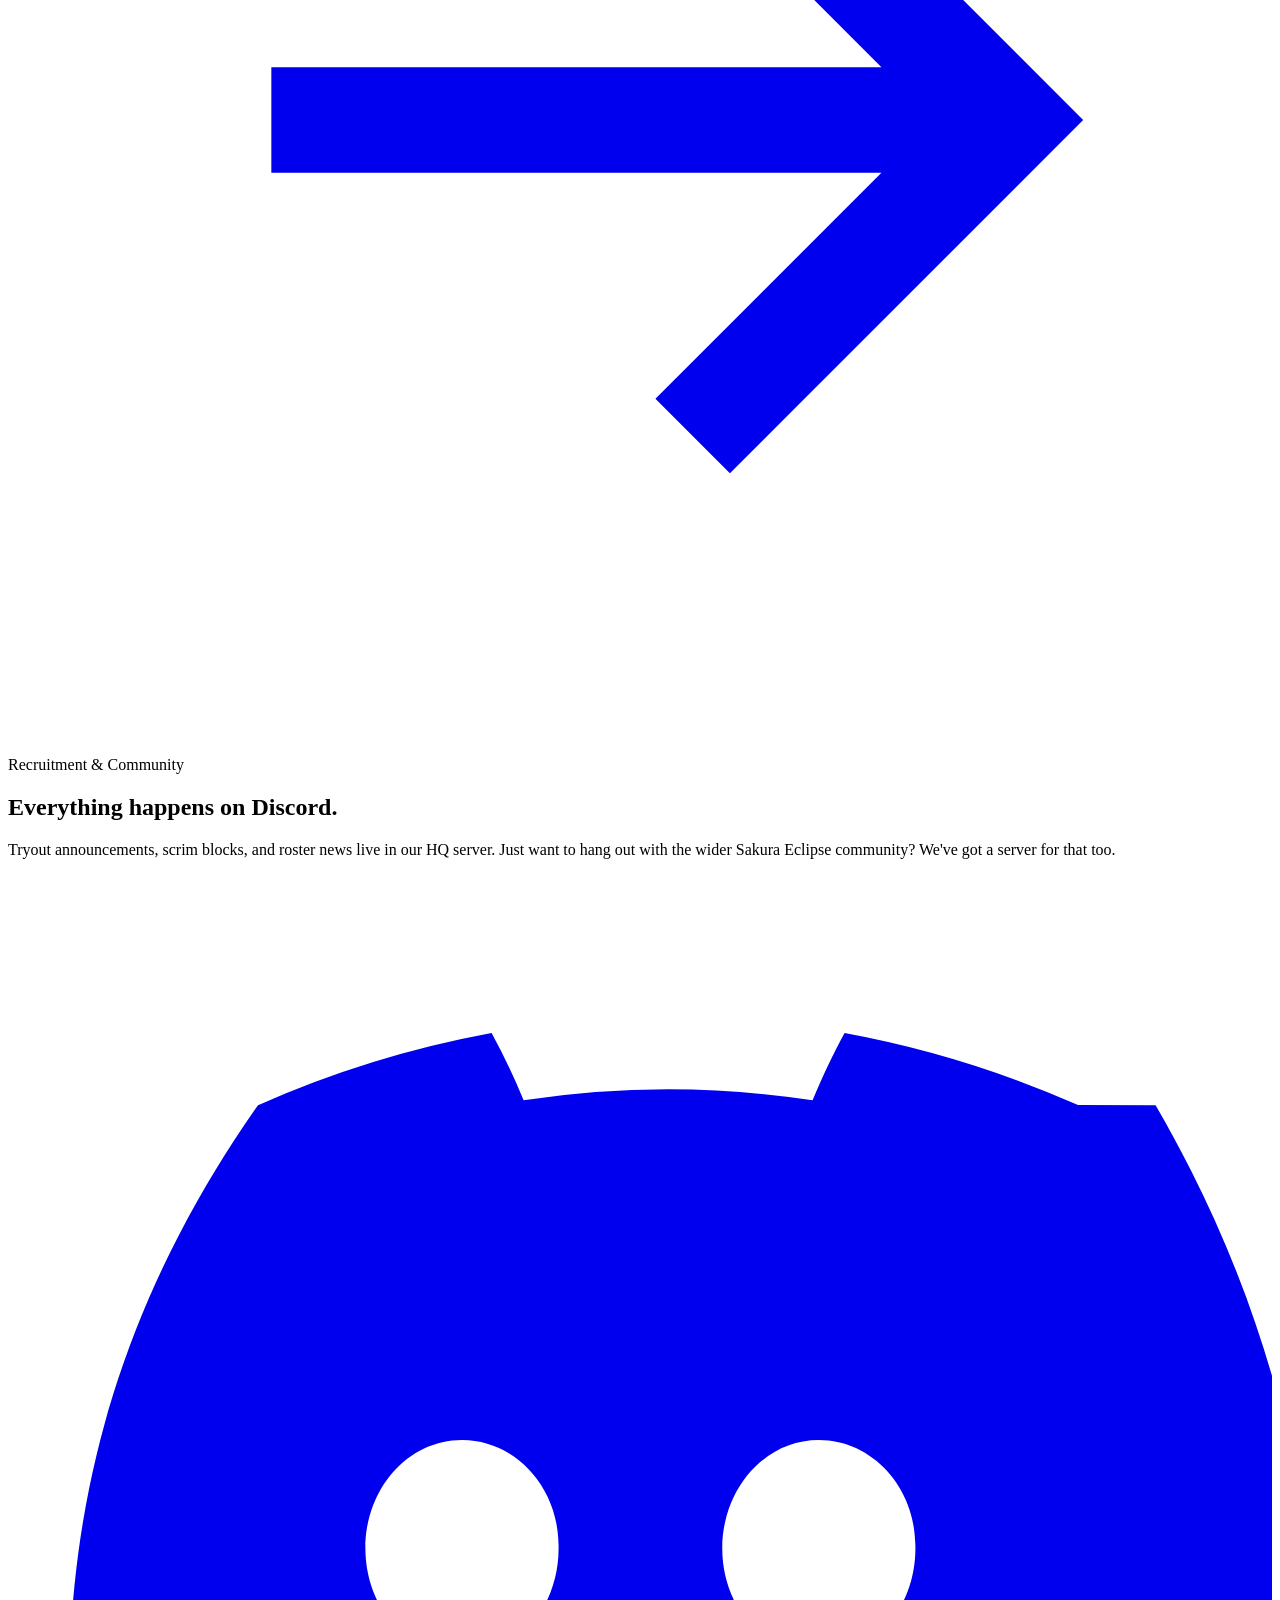
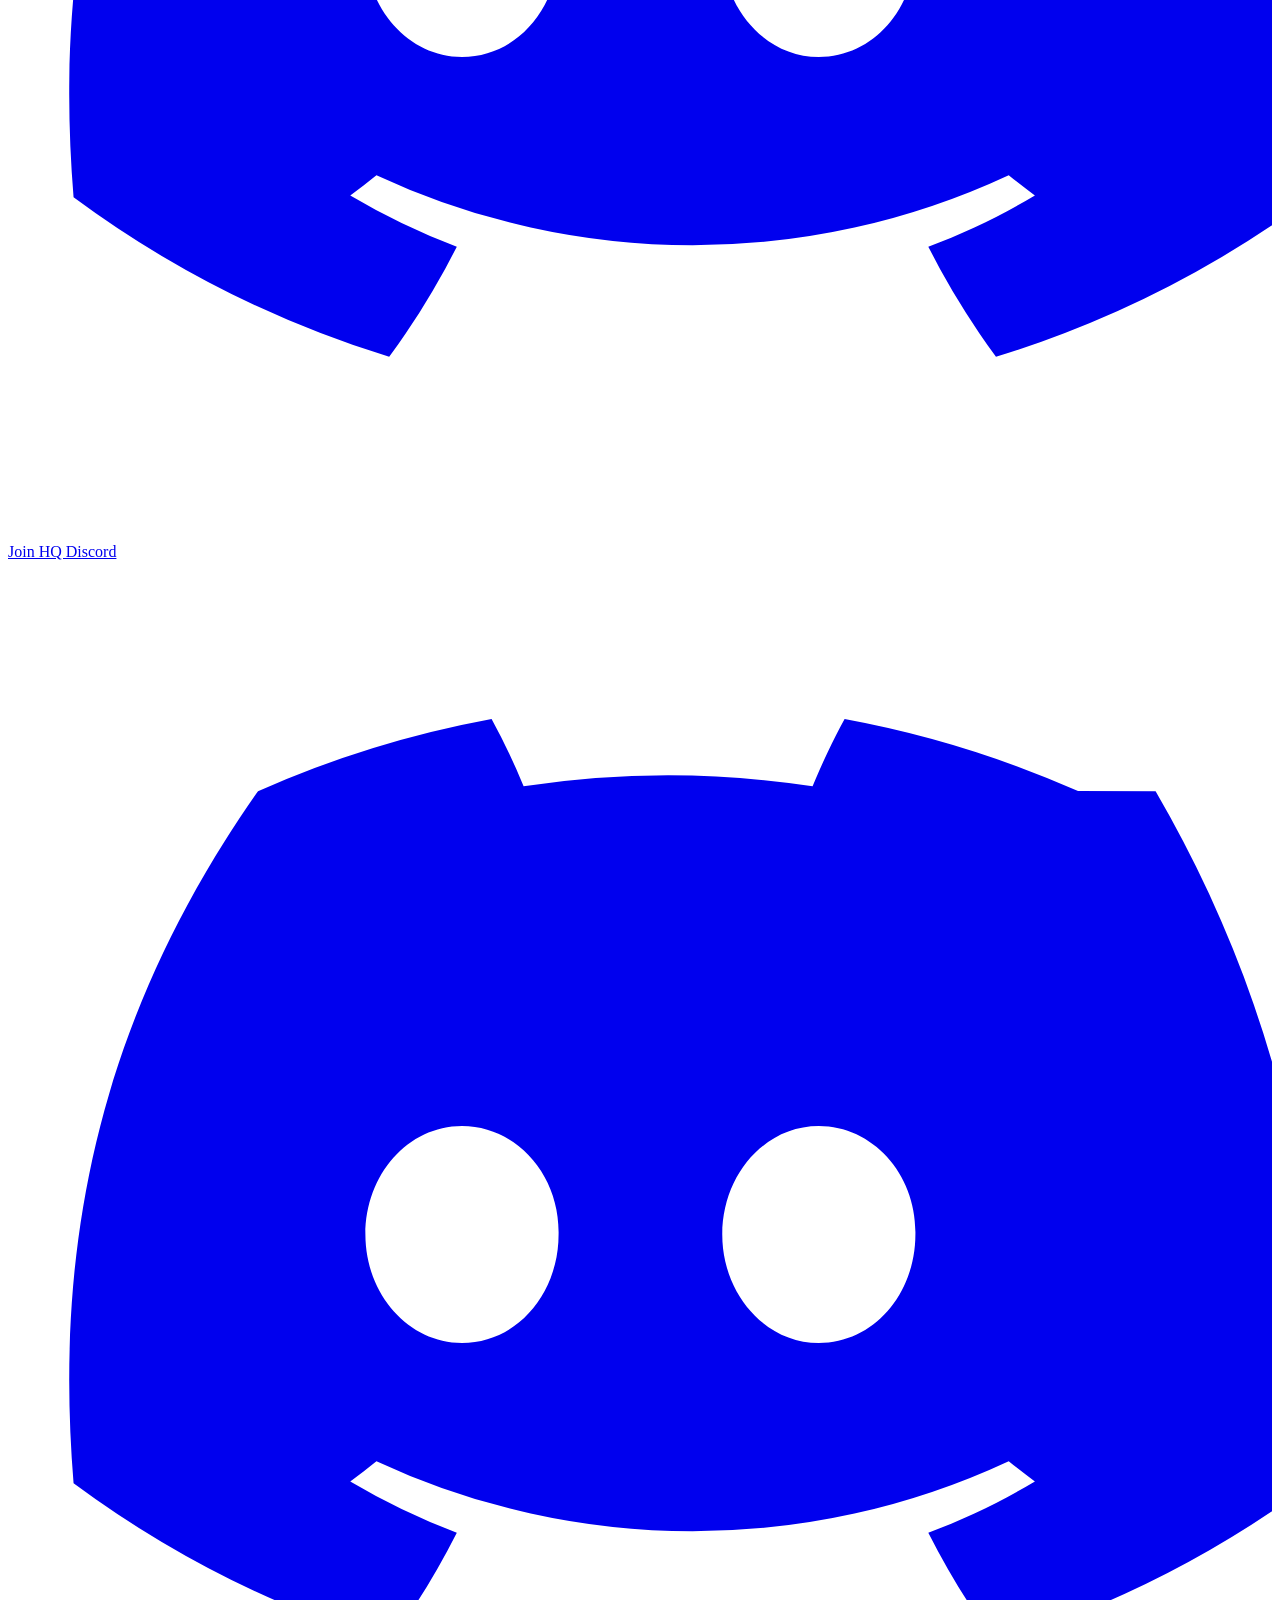
==== commit 80af224a: "new disc" ====
--- a/index.html
+++ b/index.html
@@ -10,11 +10,11 @@
   <meta property="og:type" content="website" />
   <meta property="og:title" content="Sakura Eclipse — Esports Organization" />
   <meta property="og:description" content="Multi-title competitive esports org. VALORANT, Rainbow Six Siege, Apex Legends, CS2, Overwatch 2, Rocket League." />
-  <meta property="og:image" content="assets/img/logo.png" />
+  <meta property="og:image" content="assets/img/newlogo.png" />
   <meta name="twitter:card" content="summary" />
 
-  <link rel="icon" type="image/png" href="assets/img/logo.png" />
-  <link rel="apple-touch-icon" href="assets/img/logo.png" />
+  <link rel="icon" type="image/png" href="assets/img/newlogo.png" />
+  <link rel="apple-touch-icon" href="assets/img/newlogo.png" />
 
   <link rel="preconnect" href="https://fonts.googleapis.com" />
   <link rel="preconnect" href="https://fonts.gstatic.com" crossorigin />
@@ -31,7 +31,7 @@
   <header class="navbar">
     <div class="container">
       <a href="index.html" class="brand">
-        <img src="assets/img/logo.png" alt="Sakura Eclipse emblem" />
+        <img src="assets/img/newlogo.png" alt="Sakura Eclipse emblem" />
         <span class="brand-name">
           <span class="full">SAKURA ECLIPSE</span>
           <span class="sub">Esports</span>
@@ -46,7 +46,7 @@
       </nav>
 
       <div class="nav-actions">
-        <a class="btn btn-ghost" href="#" data-discord-link target="_blank" rel="noopener">
+        <a class="btn btn-ghost" href="#" data-discord-link="hq" target="_blank" rel="noopener">
           <svg viewBox="0 0 24 24" fill="currentColor"><path d="M20.317 4.369A19.79 19.79 0 0 0 15.885 3c-.211.375-.444.879-.608 1.278a18.27 18.27 0 0 0-5.487 0A12.6 12.6 0 0 0 9.182 3a19.74 19.74 0 0 0-4.435 1.371C1.6 8.845.892 13.208 1.245 17.51a19.9 19.9 0 0 0 5.993 3.03c.483-.657.913-1.355 1.284-2.09a12.9 12.9 0 0 1-2.023-.973c.17-.124.336-.253.497-.386a14.2 14.2 0 0 0 12.005 0c.162.133.328.262.497.386-.646.386-1.323.71-2.024.974.372.734.801 1.432 1.285 2.09a19.83 19.83 0 0 0 5.996-3.031c.414-4.917-.708-9.242-2.965-13.14ZM8.62 14.85c-1.007 0-1.834-.923-1.834-2.06 0-1.136.809-2.06 1.834-2.06 1.033 0 1.86.933 1.834 2.06 0 1.137-.8 2.06-1.834 2.06Zm6.775 0c-1.006 0-1.833-.923-1.833-2.06 0-1.136.808-2.06 1.833-2.06 1.034 0 1.86.933 1.834 2.06 0 1.137-.8 2.06-1.834 2.06Z"/></svg>
           <span class="btn-label">Discord</span>
         </a>
@@ -62,7 +62,7 @@
     <section class="hero" id="top">
       <div class="hero-ring" aria-hidden="true"></div>
       <div class="hero-content">
-        <img class="hero-mark" src="assets/img/logo.png" alt="Sakura Eclipse" />
+        <img class="hero-mark" src="assets/img/newlogo.png" alt="Sakura Eclipse" />
         <div class="hero-kicker">桜 Est. Competitive Esports Org</div>
         <h1 class="hero-title">
           SAKURA
@@ -72,7 +72,7 @@
           A multi-title esports organization built on discipline, growth, and community. Fourteen rosters, six titles, one banner.
         </p>
         <div class="hero-actions">
-          <a class="btn btn-primary" href="#" data-discord-link target="_blank" rel="noopener">
+          <a class="btn btn-primary" href="#" data-discord-link="hq" target="_blank" rel="noopener">
             <svg viewBox="0 0 24 24" fill="currentColor"><path d="M20.317 4.369A19.79 19.79 0 0 0 15.885 3c-.211.375-.444.879-.608 1.278a18.27 18.27 0 0 0-5.487 0A12.6 12.6 0 0 0 9.182 3a19.74 19.74 0 0 0-4.435 1.371C1.6 8.845.892 13.208 1.245 17.51a19.9 19.9 0 0 0 5.993 3.03c.483-.657.913-1.355 1.284-2.09a12.9 12.9 0 0 1-2.023-.973c.17-.124.336-.253.497-.386a14.2 14.2 0 0 0 12.005 0c.162.133.328.262.497.386-.646.386-1.323.71-2.024.974.372.734.801 1.432 1.285 2.09a19.83 19.83 0 0 0 5.996-3.031c.414-4.917-.708-9.242-2.965-13.14ZM8.62 14.85c-1.007 0-1.834-.923-1.834-2.06 0-1.136.809-2.06 1.834-2.06 1.033 0 1.86.933 1.834 2.06 0 1.137-.8 2.06-1.834 2.06Zm6.775 0c-1.006 0-1.833-.923-1.833-2.06 0-1.136.808-2.06 1.833-2.06 1.034 0 1.86.933 1.834 2.06 0 1.137-.8 2.06-1.834 2.06Z"/></svg>
             Join our Discord
           </a>
@@ -155,13 +155,17 @@
         <div class="cta-band reveal">
           <div class="eyebrow" style="justify-content:center">Recruitment &amp; Community</div>
           <h2>Everything happens on Discord.</h2>
-          <p>Tryout announcements, scrim blocks, roster news, and the whole Sakura Eclipse community live in one server. Come say hello.</p>
+          <p>Tryout announcements, scrim blocks, and roster news live in our HQ server. Just want to hang out with the wider Sakura Eclipse community? We've got a server for that too.</p>
           <div class="cta-actions">
-            <a class="btn btn-primary" href="#" data-discord-link target="_blank" rel="noopener">
+            <a class="btn btn-primary" href="#" data-discord-link="hq" target="_blank" rel="noopener">
               <svg viewBox="0 0 24 24" fill="currentColor"><path d="M20.317 4.369A19.79 19.79 0 0 0 15.885 3c-.211.375-.444.879-.608 1.278a18.27 18.27 0 0 0-5.487 0A12.6 12.6 0 0 0 9.182 3a19.74 19.74 0 0 0-4.435 1.371C1.6 8.845.892 13.208 1.245 17.51a19.9 19.9 0 0 0 5.993 3.03c.483-.657.913-1.355 1.284-2.09a12.9 12.9 0 0 1-2.023-.973c.17-.124.336-.253.497-.386a14.2 14.2 0 0 0 12.005 0c.162.133.328.262.497.386-.646.386-1.323.71-2.024.974.372.734.801 1.432 1.285 2.09a19.83 19.83 0 0 0 5.996-3.031c.414-4.917-.708-9.242-2.965-13.14ZM8.62 14.85c-1.007 0-1.834-.923-1.834-2.06 0-1.136.809-2.06 1.834-2.06 1.033 0 1.86.933 1.834 2.06 0 1.137-.8 2.06-1.834 2.06Zm6.775 0c-1.006 0-1.833-.923-1.833-2.06 0-1.136.808-2.06 1.833-2.06 1.034 0 1.86.933 1.834 2.06 0 1.137-.8 2.06-1.834 2.06Z"/></svg>
-              Join the Discord
+              Join HQ Discord
             </a>
-            <button class="btn btn-ghost" data-copy-discord type="button">Copy Invite Link</button>
+            <a class="btn btn-ghost" href="#" data-discord-link="community" target="_blank" rel="noopener">
+              <svg viewBox="0 0 24 24" fill="currentColor"><path d="M20.317 4.369A19.79 19.79 0 0 0 15.885 3c-.211.375-.444.879-.608 1.278a18.27 18.27 0 0 0-5.487 0A12.6 12.6 0 0 0 9.182 3a19.74 19.74 0 0 0-4.435 1.371C1.6 8.845.892 13.208 1.245 17.51a19.9 19.9 0 0 0 5.993 3.03c.483-.657.913-1.355 1.284-2.09a12.9 12.9 0 0 1-2.023-.973c.17-.124.336-.253.497-.386a14.2 14.2 0 0 0 12.005 0c.162.133.328.262.497.386-.646.386-1.323.71-2.024.974.372.734.801 1.432 1.285 2.09a19.83 19.83 0 0 0 5.996-3.031c.414-4.917-.708-9.242-2.965-13.14ZM8.62 14.85c-1.007 0-1.834-.923-1.834-2.06 0-1.136.809-2.06 1.834-2.06 1.033 0 1.86.933 1.834 2.06 0 1.137-.8 2.06-1.834 2.06Zm6.775 0c-1.006 0-1.833-.923-1.833-2.06 0-1.136.808-2.06 1.833-2.06 1.034 0 1.86.933 1.834 2.06 0 1.137-.8 2.06-1.834 2.06Z"/></svg>
+              Join Community Discord
+            </a>
+            <button class="btn btn-ghost" data-copy-discord="hq" type="button">Copy HQ Invite Link</button>
           </div>
         </div>
       </div>
@@ -173,7 +177,7 @@
       <div class="footer-top">
         <div class="footer-brand">
           <a href="index.html" class="brand">
-            <img src="assets/img/logo.png" alt="Sakura Eclipse emblem" />
+            <img src="assets/img/newlogo.png" alt="Sakura Eclipse emblem" />
             <span class="brand-name">
               <span class="full">SAKURA ECLIPSE</span>
               <span class="sub">Esports</span>
@@ -207,7 +211,7 @@
       <div class="footer-bottom">
         <span>© <span id="year"></span> Sakura Eclipse. All rights reserved.</span>
         <div class="footer-social">
-          <a href="#" data-discord-link target="_blank" rel="noopener" aria-label="Sakura Eclipse Discord">
+          <a href="#" data-discord-link="hq" target="_blank" rel="noopener" aria-label="Sakura Eclipse Discord">
             <svg viewBox="0 0 24 24" fill="currentColor"><path d="M20.317 4.369A19.79 19.79 0 0 0 15.885 3c-.211.375-.444.879-.608 1.278a18.27 18.27 0 0 0-5.487 0A12.6 12.6 0 0 0 9.182 3a19.74 19.74 0 0 0-4.435 1.371C1.6 8.845.892 13.208 1.245 17.51a19.9 19.9 0 0 0 5.993 3.03c.483-.657.913-1.355 1.284-2.09a12.9 12.9 0 0 1-2.023-.973c.17-.124.336-.253.497-.386a14.2 14.2 0 0 0 12.005 0c.162.133.328.262.497.386-.646.386-1.323.71-2.024.974.372.734.801 1.432 1.285 2.09a19.83 19.83 0 0 0 5.996-3.031c.414-4.917-.708-9.242-2.965-13.14ZM8.62 14.85c-1.007 0-1.834-.923-1.834-2.06 0-1.136.809-2.06 1.834-2.06 1.033 0 1.86.933 1.834 2.06 0 1.137-.8 2.06-1.834 2.06Zm6.775 0c-1.006 0-1.833-.923-1.833-2.06 0-1.136.808-2.06 1.833-2.06 1.034 0 1.86.933 1.834 2.06 0 1.137-.8 2.06-1.834 2.06Z"/></svg>
           </a>
         </div>
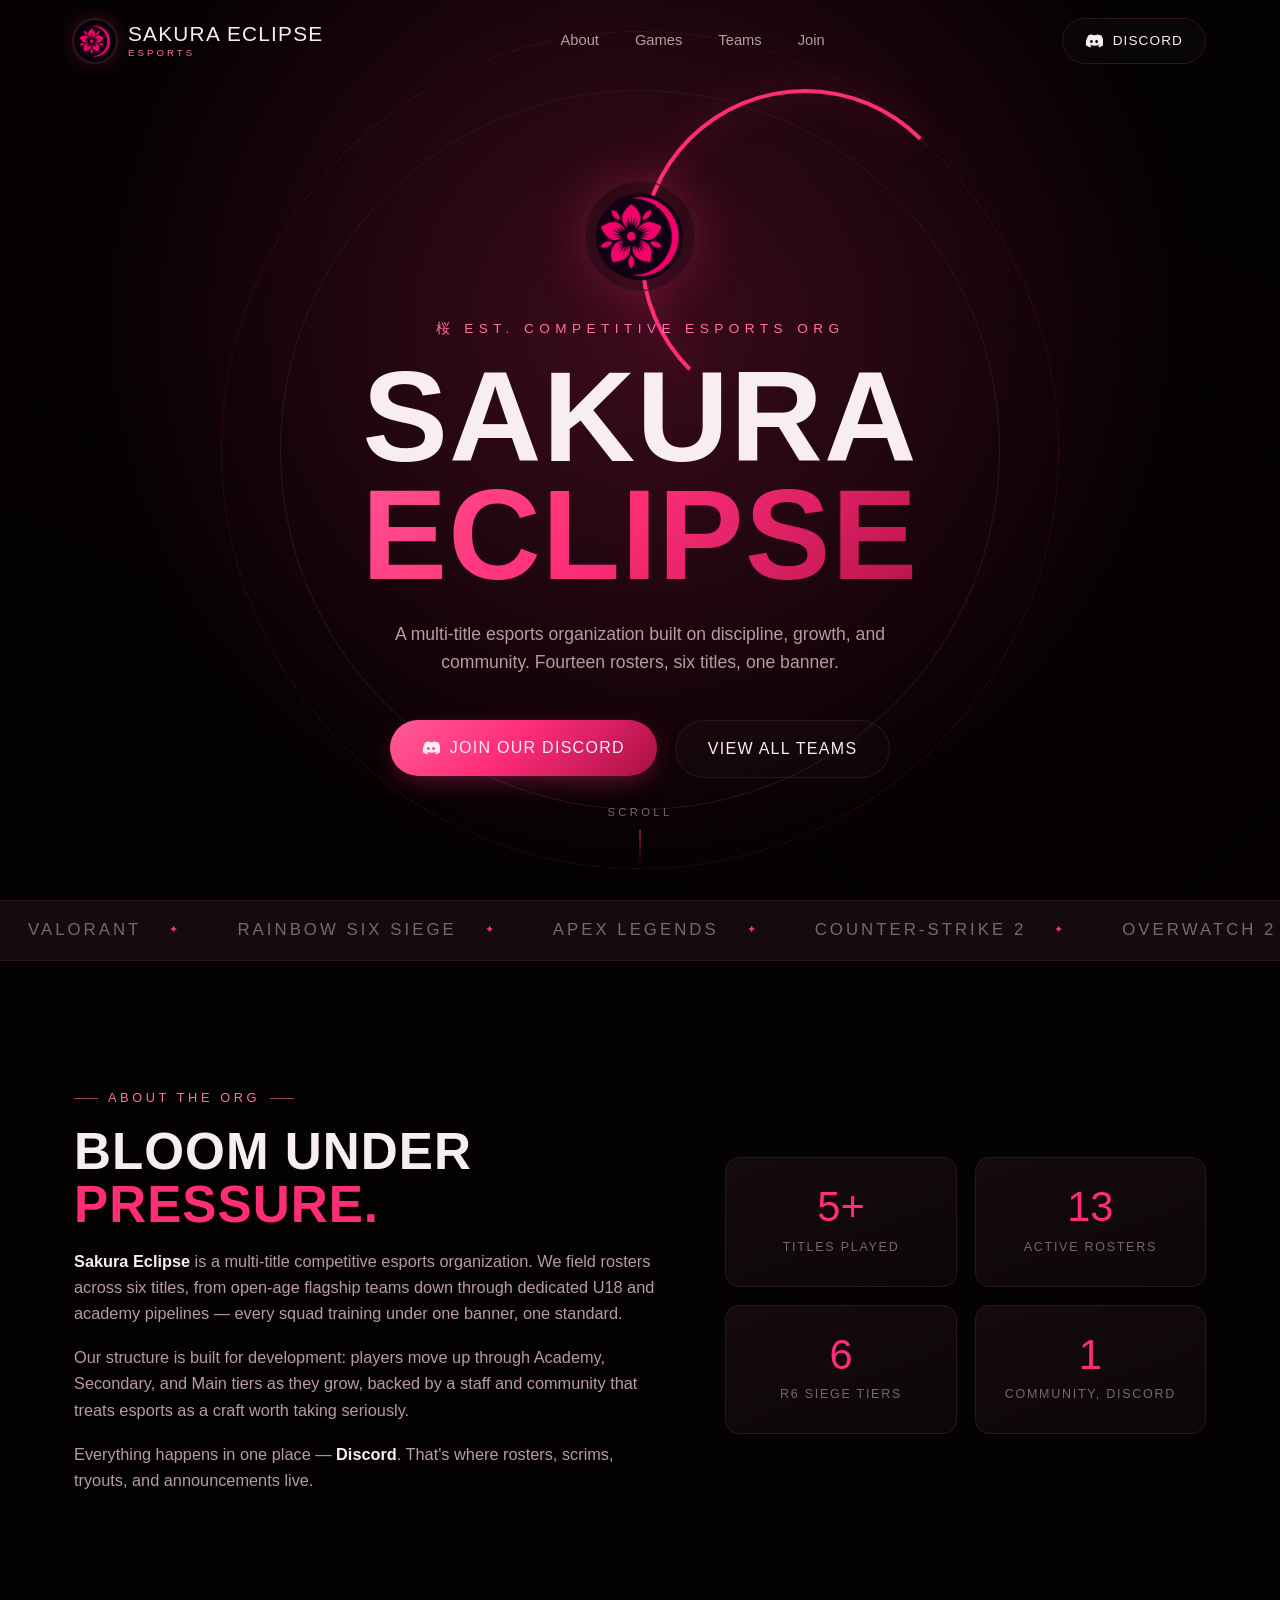
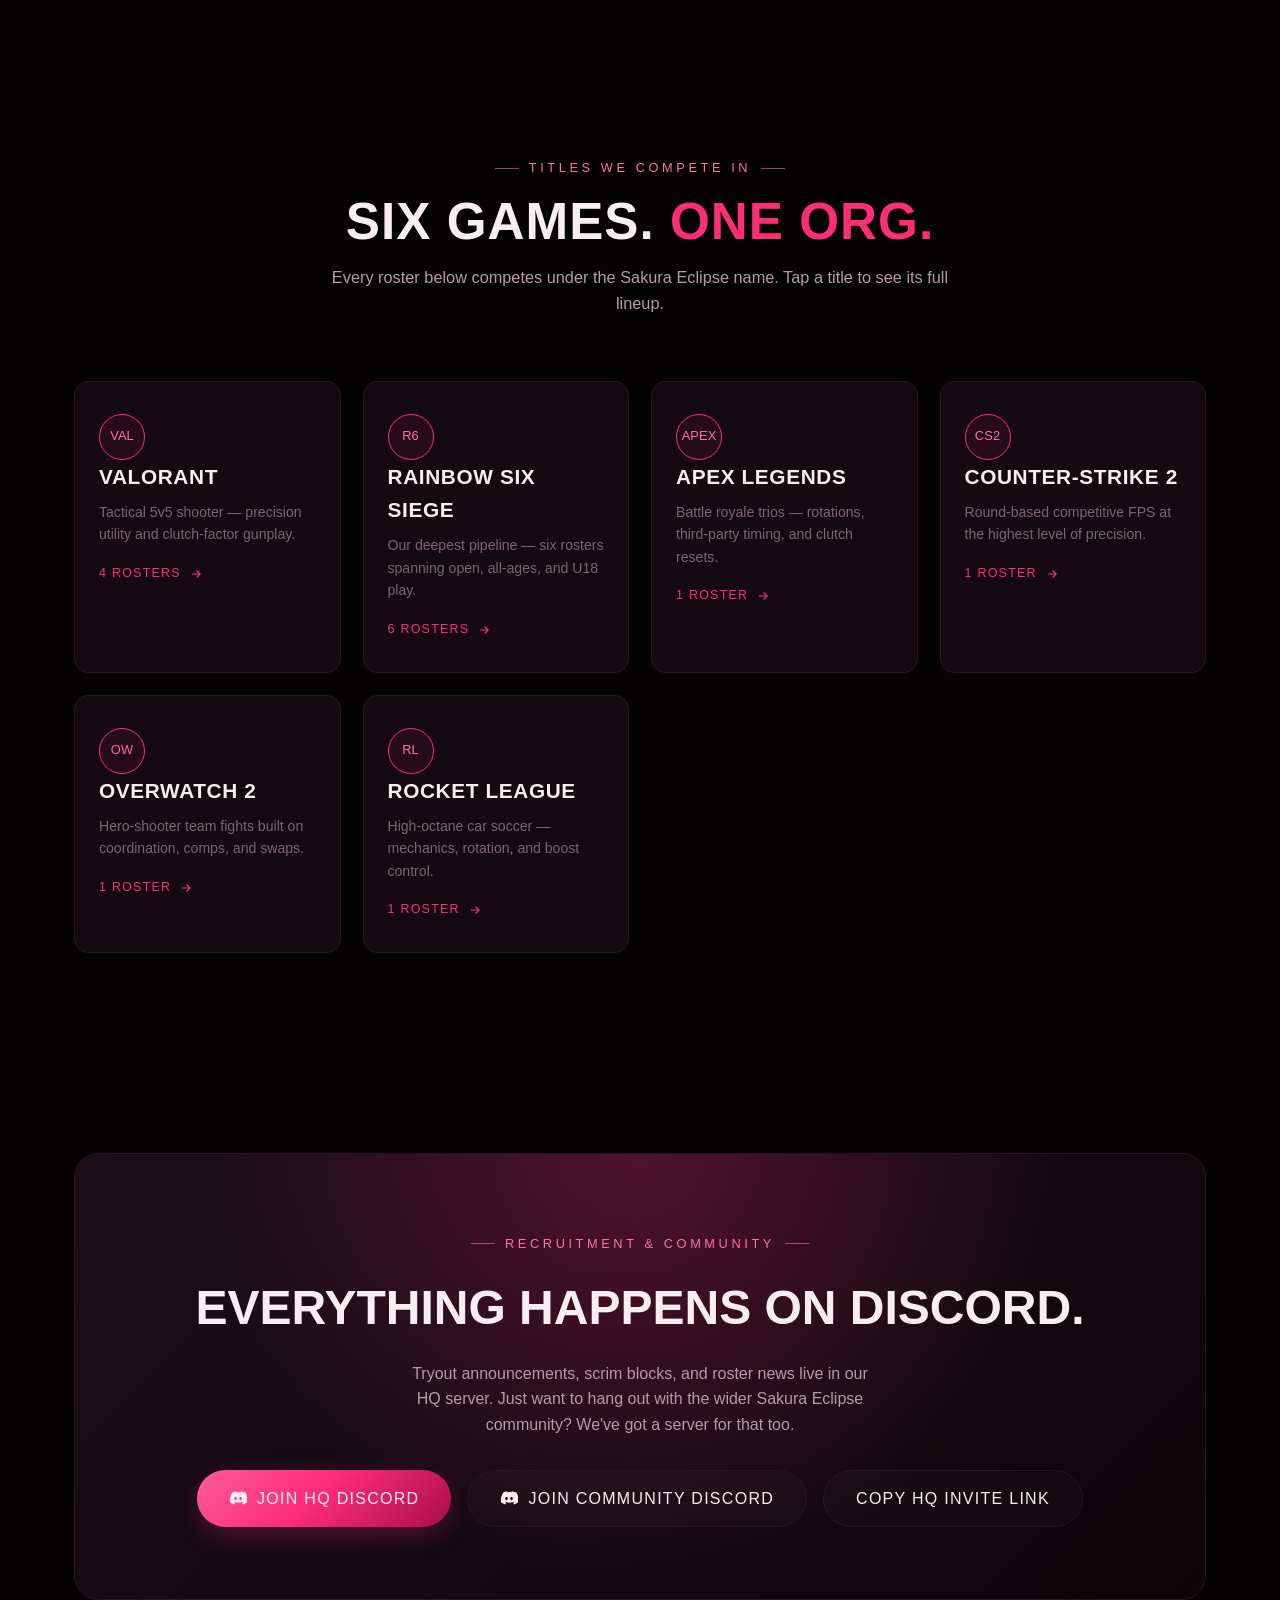
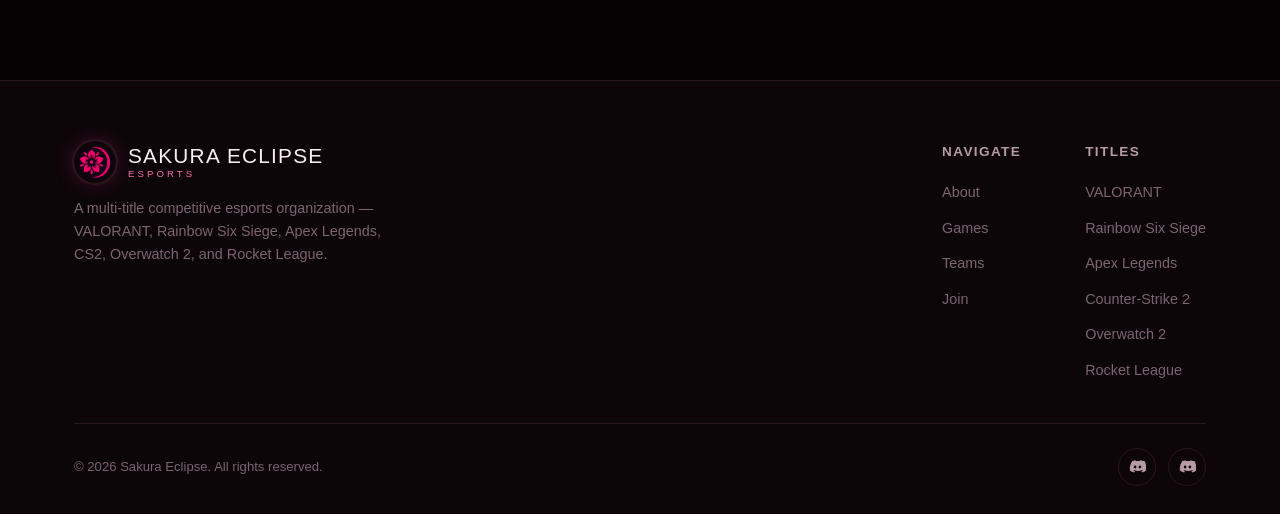
==== commit 4d6413f8: "disdc" ====
--- a/index.html
+++ b/index.html
@@ -46,10 +46,22 @@
       </nav>
 
       <div class="nav-actions">
-        <a class="btn btn-ghost" href="#" data-discord-link="hq" target="_blank" rel="noopener">
-          <svg viewBox="0 0 24 24" fill="currentColor"><path d="M20.317 4.369A19.79 19.79 0 0 0 15.885 3c-.211.375-.444.879-.608 1.278a18.27 18.27 0 0 0-5.487 0A12.6 12.6 0 0 0 9.182 3a19.74 19.74 0 0 0-4.435 1.371C1.6 8.845.892 13.208 1.245 17.51a19.9 19.9 0 0 0 5.993 3.03c.483-.657.913-1.355 1.284-2.09a12.9 12.9 0 0 1-2.023-.973c.17-.124.336-.253.497-.386a14.2 14.2 0 0 0 12.005 0c.162.133.328.262.497.386-.646.386-1.323.71-2.024.974.372.734.801 1.432 1.285 2.09a19.83 19.83 0 0 0 5.996-3.031c.414-4.917-.708-9.242-2.965-13.14ZM8.62 14.85c-1.007 0-1.834-.923-1.834-2.06 0-1.136.809-2.06 1.834-2.06 1.033 0 1.86.933 1.834 2.06 0 1.137-.8 2.06-1.834 2.06Zm6.775 0c-1.006 0-1.833-.923-1.833-2.06 0-1.136.808-2.06 1.833-2.06 1.034 0 1.86.933 1.834 2.06 0 1.137-.8 2.06-1.834 2.06Z"/></svg>
-          <span class="btn-label">Discord</span>
-        </a>
+        <div class="discord-menu">
+          <button class="btn btn-ghost discord-menu-toggle" type="button" aria-haspopup="true" aria-expanded="false">
+            <svg viewBox="0 0 24 24" fill="currentColor"><path d="M20.317 4.369A19.79 19.79 0 0 0 15.885 3c-.211.375-.444.879-.608 1.278a18.27 18.27 0 0 0-5.487 0A12.6 12.6 0 0 0 9.182 3a19.74 19.74 0 0 0-4.435 1.371C1.6 8.845.892 13.208 1.245 17.51a19.9 19.9 0 0 0 5.993 3.03c.483-.657.913-1.355 1.284-2.09a12.9 12.9 0 0 1-2.023-.973c.17-.124.336-.253.497-.386a14.2 14.2 0 0 0 12.005 0c.162.133.328.262.497.386-.646.386-1.323.71-2.024.974.372.734.801 1.432 1.285 2.09a19.83 19.83 0 0 0 5.996-3.031c.414-4.917-.708-9.242-2.965-13.14ZM8.62 14.85c-1.007 0-1.834-.923-1.834-2.06 0-1.136.809-2.06 1.834-2.06 1.033 0 1.86.933 1.834 2.06 0 1.137-.8 2.06-1.834 2.06Zm6.775 0c-1.006 0-1.833-.923-1.833-2.06 0-1.136.808-2.06 1.833-2.06 1.034 0 1.86.933 1.834 2.06 0 1.137-.8 2.06-1.834 2.06Z"/></svg>
+            <span class="btn-label">Discord</span>
+          </button>
+          <div class="discord-menu-panel">
+            <a href="#" data-discord-link="hq" target="_blank" rel="noopener">
+              <span class="discord-menu-title">HQ Server</span>
+              <span class="discord-menu-sub">Rosters, tryouts &amp; scrims</span>
+            </a>
+            <a href="#" data-discord-link="community" target="_blank" rel="noopener">
+              <span class="discord-menu-title">Community Server</span>
+              <span class="discord-menu-sub">Hang out with the fanbase</span>
+            </a>
+          </div>
+        </div>
         <button class="hamburger" id="hamburger" aria-label="Toggle navigation" aria-controls="nav-links" aria-expanded="false">
           <span></span><span></span><span></span>
         </button>
@@ -72,10 +84,22 @@
           A multi-title esports organization built on discipline, growth, and community. Fourteen rosters, six titles, one banner.
         </p>
         <div class="hero-actions">
-          <a class="btn btn-primary" href="#" data-discord-link="hq" target="_blank" rel="noopener">
-            <svg viewBox="0 0 24 24" fill="currentColor"><path d="M20.317 4.369A19.79 19.79 0 0 0 15.885 3c-.211.375-.444.879-.608 1.278a18.27 18.27 0 0 0-5.487 0A12.6 12.6 0 0 0 9.182 3a19.74 19.74 0 0 0-4.435 1.371C1.6 8.845.892 13.208 1.245 17.51a19.9 19.9 0 0 0 5.993 3.03c.483-.657.913-1.355 1.284-2.09a12.9 12.9 0 0 1-2.023-.973c.17-.124.336-.253.497-.386a14.2 14.2 0 0 0 12.005 0c.162.133.328.262.497.386-.646.386-1.323.71-2.024.974.372.734.801 1.432 1.285 2.09a19.83 19.83 0 0 0 5.996-3.031c.414-4.917-.708-9.242-2.965-13.14ZM8.62 14.85c-1.007 0-1.834-.923-1.834-2.06 0-1.136.809-2.06 1.834-2.06 1.033 0 1.86.933 1.834 2.06 0 1.137-.8 2.06-1.834 2.06Zm6.775 0c-1.006 0-1.833-.923-1.833-2.06 0-1.136.808-2.06 1.833-2.06 1.034 0 1.86.933 1.834 2.06 0 1.137-.8 2.06-1.834 2.06Z"/></svg>
-            Join our Discord
-          </a>
+          <div class="discord-menu">
+            <button class="btn btn-primary discord-menu-toggle" type="button" aria-haspopup="true" aria-expanded="false">
+              <svg viewBox="0 0 24 24" fill="currentColor"><path d="M20.317 4.369A19.79 19.79 0 0 0 15.885 3c-.211.375-.444.879-.608 1.278a18.27 18.27 0 0 0-5.487 0A12.6 12.6 0 0 0 9.182 3a19.74 19.74 0 0 0-4.435 1.371C1.6 8.845.892 13.208 1.245 17.51a19.9 19.9 0 0 0 5.993 3.03c.483-.657.913-1.355 1.284-2.09a12.9 12.9 0 0 1-2.023-.973c.17-.124.336-.253.497-.386a14.2 14.2 0 0 0 12.005 0c.162.133.328.262.497.386-.646.386-1.323.71-2.024.974.372.734.801 1.432 1.285 2.09a19.83 19.83 0 0 0 5.996-3.031c.414-4.917-.708-9.242-2.965-13.14ZM8.62 14.85c-1.007 0-1.834-.923-1.834-2.06 0-1.136.809-2.06 1.834-2.06 1.033 0 1.86.933 1.834 2.06 0 1.137-.8 2.06-1.834 2.06Zm6.775 0c-1.006 0-1.833-.923-1.833-2.06 0-1.136.808-2.06 1.833-2.06 1.034 0 1.86.933 1.834 2.06 0 1.137-.8 2.06-1.834 2.06Z"/></svg>
+              Join our Discord
+            </button>
+            <div class="discord-menu-panel">
+              <a href="#" data-discord-link="hq" target="_blank" rel="noopener">
+                <span class="discord-menu-title">HQ Server</span>
+                <span class="discord-menu-sub">Rosters, tryouts &amp; scrims</span>
+              </a>
+              <a href="#" data-discord-link="community" target="_blank" rel="noopener">
+                <span class="discord-menu-title">Community Server</span>
+                <span class="discord-menu-sub">Hang out with the fanbase</span>
+              </a>
+            </div>
+          </div>
           <a class="btn btn-ghost" href="teams.html">View All Teams</a>
         </div>
       </div>
@@ -211,7 +235,10 @@
       <div class="footer-bottom">
         <span>© <span id="year"></span> Sakura Eclipse. All rights reserved.</span>
         <div class="footer-social">
-          <a href="#" data-discord-link="hq" target="_blank" rel="noopener" aria-label="Sakura Eclipse Discord">
+          <a href="#" data-discord-link="hq" target="_blank" rel="noopener" aria-label="Sakura Eclipse HQ Discord">
+            <svg viewBox="0 0 24 24" fill="currentColor"><path d="M20.317 4.369A19.79 19.79 0 0 0 15.885 3c-.211.375-.444.879-.608 1.278a18.27 18.27 0 0 0-5.487 0A12.6 12.6 0 0 0 9.182 3a19.74 19.74 0 0 0-4.435 1.371C1.6 8.845.892 13.208 1.245 17.51a19.9 19.9 0 0 0 5.993 3.03c.483-.657.913-1.355 1.284-2.09a12.9 12.9 0 0 1-2.023-.973c.17-.124.336-.253.497-.386a14.2 14.2 0 0 0 12.005 0c.162.133.328.262.497.386-.646.386-1.323.71-2.024.974.372.734.801 1.432 1.285 2.09a19.83 19.83 0 0 0 5.996-3.031c.414-4.917-.708-9.242-2.965-13.14ZM8.62 14.85c-1.007 0-1.834-.923-1.834-2.06 0-1.136.809-2.06 1.834-2.06 1.033 0 1.86.933 1.834 2.06 0 1.137-.8 2.06-1.834 2.06Zm6.775 0c-1.006 0-1.833-.923-1.833-2.06 0-1.136.808-2.06 1.833-2.06 1.034 0 1.86.933 1.834 2.06 0 1.137-.8 2.06-1.834 2.06Z"/></svg>
+          </a>
+          <a href="#" data-discord-link="community" target="_blank" rel="noopener" aria-label="Sakura Eclipse Community Discord">
             <svg viewBox="0 0 24 24" fill="currentColor"><path d="M20.317 4.369A19.79 19.79 0 0 0 15.885 3c-.211.375-.444.879-.608 1.278a18.27 18.27 0 0 0-5.487 0A12.6 12.6 0 0 0 9.182 3a19.74 19.74 0 0 0-4.435 1.371C1.6 8.845.892 13.208 1.245 17.51a19.9 19.9 0 0 0 5.993 3.03c.483-.657.913-1.355 1.284-2.09a12.9 12.9 0 0 1-2.023-.973c.17-.124.336-.253.497-.386a14.2 14.2 0 0 0 12.005 0c.162.133.328.262.497.386-.646.386-1.323.71-2.024.974.372.734.801 1.432 1.285 2.09a19.83 19.83 0 0 0 5.996-3.031c.414-4.917-.708-9.242-2.965-13.14ZM8.62 14.85c-1.007 0-1.834-.923-1.834-2.06 0-1.136.809-2.06 1.834-2.06 1.033 0 1.86.933 1.834 2.06 0 1.137-.8 2.06-1.834 2.06Zm6.775 0c-1.006 0-1.833-.923-1.833-2.06 0-1.136.808-2.06 1.833-2.06 1.034 0 1.86.933 1.834 2.06 0 1.137-.8 2.06-1.834 2.06Z"/></svg>
           </a>
         </div>
--- a/assets/css/style.css
+++ b/assets/css/style.css
@@ -0,0 +1,1559 @@
+/* ==========================================================================
+   Sakura Eclipse — Design Tokens
+   ========================================================================== */
+:root {
+  --black: #050203;
+  --black-soft: #0c0609;
+  --surface: #140a10;
+  --surface-alt: #1c0e17;
+  --surface-line: #2c1520;
+
+  --pink: #ff2d78;
+  --pink-bright: #ff6fa8;
+  --pink-deep: #a80f45;
+  --pink-glow: rgba(255, 45, 120, 0.45);
+
+  --white: #f8eef2;
+  --gray: #b79aa6;
+  --gray-dim: #7d6470;
+
+  --gradient-pink: linear-gradient(135deg, #ff5c96 0%, #ff2d78 45%, #a80f45 100%);
+  --gradient-fade: linear-gradient(180deg, rgba(5, 2, 3, 0) 0%, #050203 100%);
+
+  --font-display: "Bebas Neue", "Oswald", sans-serif;
+  --font-body: "Inter", "Noto Sans JP", sans-serif;
+
+  --container: 1180px;
+  --radius: 14px;
+  --radius-sm: 8px;
+
+  --ease: cubic-bezier(0.16, 1, 0.3, 1);
+}
+
+/* ==========================================================================
+   Reset
+   ========================================================================== */
+*,
+*::before,
+*::after {
+  margin: 0;
+  padding: 0;
+  box-sizing: border-box;
+}
+
+html {
+  scroll-behavior: smooth;
+  scroll-padding-top: 84px;
+}
+
+html,
+body {
+  overflow-x: hidden;
+  max-width: 100%;
+}
+
+body {
+  background: var(--black);
+  color: var(--white);
+  font-family: var(--font-body);
+  line-height: 1.6;
+  -webkit-font-smoothing: antialiased;
+}
+
+img {
+  max-width: 100%;
+  display: block;
+}
+
+a {
+  color: inherit;
+  text-decoration: none;
+}
+
+ul {
+  list-style: none;
+}
+
+button {
+  font: inherit;
+  cursor: pointer;
+  border: none;
+  background: none;
+  color: inherit;
+}
+
+::selection {
+  background: var(--pink);
+  color: var(--black);
+}
+
+/* Scrollbar */
+::-webkit-scrollbar {
+  width: 10px;
+}
+::-webkit-scrollbar-track {
+  background: var(--black);
+}
+::-webkit-scrollbar-thumb {
+  background: var(--surface-line);
+  border-radius: 10px;
+}
+::-webkit-scrollbar-thumb:hover {
+  background: var(--pink-deep);
+}
+
+/* ==========================================================================
+   Utility
+   ========================================================================== */
+.container {
+  width: 100%;
+  max-width: var(--container);
+  margin: 0 auto;
+  padding: 0 24px;
+}
+
+.section {
+  position: relative;
+  padding: 120px 0;
+}
+
+.section--tight {
+  padding: 80px 0;
+}
+
+.section-header {
+  text-align: center;
+  max-width: 640px;
+  margin: 0 auto 64px;
+}
+
+.eyebrow {
+  display: inline-flex;
+  align-items: center;
+  gap: 10px;
+  font-family: var(--font-display);
+  letter-spacing: 0.28em;
+  font-size: 0.8rem;
+  color: var(--pink-bright);
+  text-transform: uppercase;
+  margin-bottom: 16px;
+}
+
+.eyebrow::before,
+.eyebrow::after {
+  content: "";
+  width: 24px;
+  height: 1px;
+  background: var(--pink-bright);
+  opacity: 0.6;
+}
+
+.section-title {
+  font-family: var(--font-display);
+  font-size: clamp(2.1rem, 4.5vw, 3.2rem);
+  letter-spacing: 0.02em;
+  text-transform: uppercase;
+  line-height: 1.05;
+  margin-bottom: 16px;
+}
+
+.section-title .accent {
+  color: var(--pink);
+}
+
+.section-sub {
+  color: var(--gray);
+  font-size: 1.02rem;
+}
+
+.reveal {
+  opacity: 0;
+  transform: translateY(28px);
+  transition: opacity 0.8s var(--ease), transform 0.8s var(--ease);
+}
+
+.reveal.is-visible {
+  opacity: 1;
+  transform: translateY(0);
+}
+
+.reveal-stagger.is-visible > * {
+  transition-delay: calc(var(--i, 0) * 90ms);
+}
+
+.btn {
+  display: inline-flex;
+  align-items: center;
+  justify-content: center;
+  gap: 10px;
+  padding: 15px 32px;
+  font-family: var(--font-display);
+  font-size: 1rem;
+  letter-spacing: 0.08em;
+  text-transform: uppercase;
+  border-radius: 999px;
+  transition: transform 0.35s var(--ease), box-shadow 0.35s var(--ease), background 0.35s var(--ease), border-color 0.35s var(--ease);
+  white-space: nowrap;
+}
+
+.btn-primary {
+  background: var(--gradient-pink);
+  color: var(--white);
+  box-shadow: 0 8px 30px -8px var(--pink-glow);
+}
+
+.btn-primary:hover {
+  transform: translateY(-3px);
+  box-shadow: 0 14px 36px -6px var(--pink-glow);
+}
+
+.btn-ghost {
+  border: 1px solid var(--surface-line);
+  color: var(--white);
+  background: rgba(255, 255, 255, 0.02);
+}
+
+.btn-ghost:hover {
+  border-color: var(--pink);
+  color: var(--pink-bright);
+  transform: translateY(-3px);
+}
+
+.btn svg {
+  width: 18px;
+  height: 18px;
+  flex-shrink: 0;
+}
+
+.tag {
+  display: inline-block;
+  font-family: var(--font-display);
+  font-size: 0.72rem;
+  letter-spacing: 0.14em;
+  text-transform: uppercase;
+  padding: 5px 12px;
+  border-radius: 999px;
+  border: 1px solid var(--surface-line);
+  color: var(--gray);
+}
+
+.tag--main {
+  border-color: var(--pink);
+  color: var(--pink-bright);
+  background: rgba(255, 45, 120, 0.08);
+}
+
+/* ==========================================================================
+   Background texture
+   ========================================================================== */
+.bg-noise {
+  position: fixed;
+  inset: 0;
+  pointer-events: none;
+  z-index: 0;
+  opacity: 0.35;
+  mix-blend-mode: overlay;
+  background-image: radial-gradient(circle at 20% 20%, rgba(255, 45, 120, 0.06), transparent 40%),
+    radial-gradient(circle at 80% 70%, rgba(255, 45, 120, 0.05), transparent 45%);
+}
+
+#petal-canvas {
+  position: fixed;
+  inset: 0;
+  width: 100%;
+  height: 100%;
+  pointer-events: none;
+  z-index: 1;
+}
+
+/* ==========================================================================
+   Scroll progress
+   ========================================================================== */
+.scroll-progress {
+  position: fixed;
+  top: 0;
+  left: 0;
+  height: 3px;
+  width: 0%;
+  background: var(--gradient-pink);
+  z-index: 999;
+  transition: width 0.1s linear;
+}
+
+/* ==========================================================================
+   Navbar
+   ========================================================================== */
+.navbar {
+  position: fixed;
+  top: 0;
+  left: 0;
+  width: 100%;
+  z-index: 500;
+  padding: 18px 0;
+  transition: padding 0.35s var(--ease), background 0.35s var(--ease), border-color 0.35s var(--ease);
+  border-bottom: 1px solid transparent;
+}
+
+.navbar.scrolled {
+  padding: 12px 0;
+  background: rgba(5, 2, 3, 0.82);
+  backdrop-filter: blur(14px);
+  border-color: var(--surface-line);
+}
+
+.navbar .container {
+  display: flex;
+  align-items: center;
+  justify-content: space-between;
+  gap: 24px;
+}
+
+.brand {
+  display: flex;
+  align-items: center;
+  gap: 12px;
+  font-family: var(--font-display);
+  font-size: 1.3rem;
+  letter-spacing: 0.06em;
+}
+
+.brand img {
+  width: 42px;
+  height: 42px;
+  border-radius: 50%;
+  object-fit: cover;
+  box-shadow: 0 0 0 2px var(--surface-line), 0 0 22px -4px var(--pink-glow);
+}
+
+.brand-name {
+  display: flex;
+  flex-direction: column;
+  line-height: 1;
+}
+
+.brand-name .full {
+  color: var(--white);
+}
+
+.brand-name .sub {
+  font-family: var(--font-body);
+  font-size: 0.6rem;
+  letter-spacing: 0.32em;
+  color: var(--pink-bright);
+  text-transform: uppercase;
+  margin-top: 3px;
+}
+
+.nav-links {
+  display: flex;
+  align-items: center;
+  gap: 36px;
+  font-size: 0.92rem;
+  font-weight: 500;
+}
+
+.nav-links a {
+  position: relative;
+  color: var(--gray);
+  transition: color 0.25s var(--ease);
+  padding: 6px 0;
+}
+
+.nav-links a::after {
+  content: "";
+  position: absolute;
+  left: 0;
+  bottom: -2px;
+  width: 0;
+  height: 2px;
+  background: var(--gradient-pink);
+  transition: width 0.3s var(--ease);
+}
+
+.nav-links a:hover,
+.nav-links a.active {
+  color: var(--white);
+}
+
+.nav-links a:hover::after,
+.nav-links a.active::after {
+  width: 100%;
+}
+
+.nav-actions {
+  display: flex;
+  align-items: center;
+  gap: 18px;
+}
+
+.nav-actions .btn {
+  padding: 11px 22px;
+  font-size: 0.85rem;
+}
+
+.discord-menu {
+  position: relative;
+}
+
+.discord-menu-toggle[aria-expanded="true"] {
+  border-color: var(--pink);
+  color: var(--pink-bright);
+}
+
+.discord-menu-panel {
+  position: absolute;
+  top: calc(100% + 10px);
+  right: 0;
+  width: 240px;
+  max-width: calc(100vw - 32px);
+  display: flex;
+  flex-direction: column;
+  gap: 4px;
+  padding: 8px;
+  background: rgba(20, 10, 16, 0.98);
+  border: 1px solid var(--surface-line);
+  border-radius: var(--radius-sm);
+  box-shadow: 0 20px 40px -14px rgba(0, 0, 0, 0.65), 0 0 30px -10px var(--pink-glow);
+  opacity: 0;
+  visibility: hidden;
+  transform: translateY(-8px);
+  transition: opacity 0.25s var(--ease), transform 0.25s var(--ease), visibility 0.25s;
+  z-index: 50;
+}
+
+.discord-menu.open .discord-menu-panel {
+  opacity: 1;
+  visibility: visible;
+  transform: translateY(0);
+}
+
+.discord-menu-panel a {
+  display: flex;
+  flex-direction: column;
+  gap: 2px;
+  padding: 10px 12px;
+  border-radius: 8px;
+  transition: background 0.2s var(--ease);
+}
+
+.discord-menu-panel a:hover {
+  background: rgba(255, 255, 255, 0.06);
+}
+
+.discord-menu-title {
+  font-family: var(--font-display);
+  font-size: 0.82rem;
+  letter-spacing: 0.05em;
+  text-transform: uppercase;
+  color: var(--white);
+}
+
+.discord-menu-sub {
+  font-size: 0.74rem;
+  color: var(--gray-dim);
+}
+
+.hamburger {
+  display: none;
+  flex-direction: column;
+  gap: 5px;
+  width: 30px;
+  z-index: 600;
+}
+
+.hamburger span {
+  width: 100%;
+  height: 2px;
+  background: var(--white);
+  transition: transform 0.35s var(--ease), opacity 0.35s var(--ease);
+}
+
+.hamburger.open span:nth-child(1) {
+  transform: translateY(7px) rotate(45deg);
+}
+.hamburger.open span:nth-child(2) {
+  opacity: 0;
+}
+.hamburger.open span:nth-child(3) {
+  transform: translateY(-7px) rotate(-45deg);
+}
+
+/* ==========================================================================
+   Hero
+   ========================================================================== */
+.hero {
+  position: relative;
+  min-height: 100vh;
+  display: flex;
+  align-items: center;
+  justify-content: center;
+  text-align: center;
+  padding: 160px 24px 100px;
+  overflow: hidden;
+}
+
+.hero::before {
+  content: "";
+  position: absolute;
+  inset: -10%;
+  background: radial-gradient(circle at 50% 38%, rgba(255, 45, 120, 0.22), transparent 55%);
+  z-index: 0;
+}
+
+.hero-ring {
+  position: absolute;
+  top: 50%;
+  left: 50%;
+  width: min(70vw, 720px);
+  height: min(70vw, 720px);
+  transform: translate(-50%, -50%);
+  border-radius: 50%;
+  border: 1.5px solid var(--surface-line);
+  z-index: 0;
+}
+
+.hero-ring::before {
+  content: "";
+  position: absolute;
+  inset: -60px;
+  border-radius: 50%;
+  border: 1px dashed rgba(255, 45, 120, 0.18);
+  animation: spin 90s linear infinite;
+}
+
+.hero-ring::after {
+  content: "";
+  position: absolute;
+  top: -2px;
+  left: 50%;
+  width: 46%;
+  height: 46%;
+  border-radius: 50%;
+  border: 4px solid var(--pink);
+  border-right-color: transparent;
+  border-bottom-color: transparent;
+  filter: drop-shadow(0 0 18px var(--pink-glow));
+  animation: spin 22s linear infinite;
+}
+
+@keyframes spin {
+  to {
+    transform: rotate(360deg);
+  }
+}
+
+.hero-content {
+  position: relative;
+  z-index: 2;
+  display: flex;
+  flex-direction: column;
+  align-items: stretch;
+  width: 100%;
+  max-width: 720px;
+  margin: 0 auto;
+}
+
+.hero-mark {
+  width: 108px;
+  height: 108px;
+  border-radius: 50%;
+  margin: 0 auto 28px;
+  box-shadow: 0 0 0 1px var(--surface-line), 0 0 60px -8px var(--pink-glow);
+  animation: float 6s ease-in-out infinite;
+}
+
+@keyframes float {
+  0%, 100% { transform: translateY(0); }
+  50% { transform: translateY(-10px); }
+}
+
+.hero-kicker {
+  font-family: var(--font-display);
+  letter-spacing: 0.4em;
+  font-size: 0.85rem;
+  color: var(--pink-bright);
+  text-transform: uppercase;
+  margin-bottom: 18px;
+}
+
+.hero-title {
+  font-family: var(--font-display);
+  font-size: clamp(3.4rem, 11vw, 8rem);
+  line-height: 0.92;
+  text-transform: uppercase;
+  letter-spacing: 0.01em;
+}
+
+.hero-title .line2 {
+  display: block;
+  background: var(--gradient-pink);
+  -webkit-background-clip: text;
+  background-clip: text;
+  color: transparent;
+}
+
+.hero-tagline {
+  margin: 26px auto 0;
+  max-width: 560px;
+  font-size: 1.1rem;
+  color: var(--gray);
+}
+
+.hero-actions {
+  margin-top: 44px;
+  display: flex;
+  gap: 18px;
+  flex-wrap: wrap;
+  justify-content: center;
+}
+
+.hero-scroll {
+  position: absolute;
+  bottom: 36px;
+  left: 50%;
+  transform: translateX(-50%);
+  display: flex;
+  flex-direction: column;
+  align-items: center;
+  gap: 8px;
+  font-family: var(--font-display);
+  font-size: 0.7rem;
+  letter-spacing: 0.3em;
+  color: var(--gray-dim);
+  z-index: 2;
+}
+
+.hero-scroll .stem {
+  width: 1px;
+  height: 34px;
+  background: linear-gradient(var(--pink), transparent);
+  animation: stem 2.2s ease-in-out infinite;
+}
+
+@keyframes stem {
+  0% { transform: scaleY(0.4); opacity: 0.4; transform-origin: top; }
+  50% { transform: scaleY(1); opacity: 1; transform-origin: top; }
+  100% { transform: scaleY(0.4); opacity: 0.4; transform-origin: top; }
+}
+
+/* ==========================================================================
+   Marquee strip
+   ========================================================================== */
+.marquee {
+  position: relative;
+  border-top: 1px solid var(--surface-line);
+  border-bottom: 1px solid var(--surface-line);
+  background: var(--surface);
+  overflow: hidden;
+  padding: 16px 0;
+}
+
+.marquee-track {
+  display: flex;
+  width: max-content;
+  animation: marquee 32s linear infinite;
+}
+
+.marquee-track span {
+  font-family: var(--font-display);
+  font-size: 1.05rem;
+  letter-spacing: 0.18em;
+  text-transform: uppercase;
+  color: var(--gray-dim);
+  padding: 0 28px;
+  display: flex;
+  align-items: center;
+  gap: 28px;
+}
+
+.marquee-track span::after {
+  content: "\2726";
+  color: var(--pink);
+  font-size: 0.7rem;
+}
+
+@keyframes marquee {
+  from { transform: translateX(0); }
+  to { transform: translateX(-50%); }
+}
+
+/* ==========================================================================
+   About
+   ========================================================================== */
+.about-grid {
+  display: grid;
+  grid-template-columns: 1.1fr 0.9fr;
+  gap: 64px;
+  align-items: center;
+}
+
+.about-text p {
+  color: var(--gray);
+  margin-bottom: 18px;
+  font-size: 1.02rem;
+}
+
+.about-text p strong {
+  color: var(--white);
+  font-weight: 600;
+}
+
+.stats-grid {
+  display: grid;
+  grid-template-columns: repeat(2, 1fr);
+  gap: 18px;
+}
+
+.stat-card {
+  padding: 28px 22px;
+  border: 1px solid var(--surface-line);
+  border-radius: var(--radius);
+  background: linear-gradient(160deg, var(--surface) 0%, var(--black-soft) 100%);
+  text-align: center;
+  transition: border-color 0.3s var(--ease), transform 0.3s var(--ease);
+}
+
+.stat-card:hover {
+  border-color: var(--pink);
+  transform: translateY(-4px);
+}
+
+.stat-num {
+  font-family: var(--font-display);
+  font-size: 2.6rem;
+  color: var(--pink);
+  line-height: 1;
+}
+
+.stat-label {
+  margin-top: 10px;
+  font-size: 0.78rem;
+  letter-spacing: 0.14em;
+  text-transform: uppercase;
+  color: var(--gray-dim);
+}
+
+/* ==========================================================================
+   Games grid
+   ========================================================================== */
+.games-grid {
+  display: grid;
+  grid-template-columns: repeat(auto-fit, minmax(220px, 1fr));
+  gap: 22px;
+}
+
+.game-card {
+  position: relative;
+  padding: 32px 24px;
+  border: 1px solid var(--surface-line);
+  border-radius: var(--radius);
+  background: var(--surface);
+  overflow: hidden;
+  transition: transform 0.4s var(--ease), border-color 0.4s var(--ease);
+}
+
+.game-card::before {
+  content: "";
+  position: absolute;
+  inset: 0;
+  background: radial-gradient(circle at 30% 0%, rgba(255, 45, 120, 0.16), transparent 60%);
+  opacity: 0;
+  transition: opacity 0.4s var(--ease);
+}
+
+.game-card:hover {
+  transform: translateY(-6px);
+  border-color: var(--pink);
+}
+
+.game-card:hover::before {
+  opacity: 1;
+}
+
+.game-icon {
+  width: 46px;
+  height: 46px;
+  margin-bottom: 20px;
+  color: var(--pink-bright);
+  position: relative;
+  z-index: 1;
+}
+
+.game-icon svg {
+  width: 100%;
+  height: 100%;
+}
+
+.icon-badge {
+  width: 46px;
+  height: 46px;
+  border-radius: 50%;
+  border: 1.5px solid var(--pink);
+  display: flex;
+  align-items: center;
+  justify-content: center;
+  font-family: var(--font-display);
+  font-size: 0.8rem;
+  letter-spacing: 0.01em;
+  color: var(--pink-bright);
+  background: rgba(255, 45, 120, 0.08);
+  flex-shrink: 0;
+}
+
+.icon-badge--sm {
+  width: 34px;
+  height: 34px;
+  font-size: 0.62rem;
+}
+
+.game-card h3 {
+  position: relative;
+  z-index: 1;
+  font-family: var(--font-display);
+  font-size: 1.3rem;
+  letter-spacing: 0.03em;
+  text-transform: uppercase;
+  margin-bottom: 8px;
+}
+
+.game-card p {
+  position: relative;
+  z-index: 1;
+  color: var(--gray-dim);
+  font-size: 0.88rem;
+}
+
+.game-card .rosters {
+  position: relative;
+  z-index: 1;
+  margin-top: 18px;
+  display: flex;
+  align-items: center;
+  gap: 8px;
+  font-family: var(--font-display);
+  font-size: 0.78rem;
+  letter-spacing: 0.1em;
+  color: var(--pink);
+  text-transform: uppercase;
+}
+
+.game-card .rosters svg {
+  width: 14px;
+  height: 14px;
+  transition: transform 0.3s var(--ease);
+}
+
+.game-card:hover .rosters svg {
+  transform: translateX(4px);
+}
+
+/* ==========================================================================
+   CTA band
+   ========================================================================== */
+.cta-band {
+  position: relative;
+  border-radius: 24px;
+  padding: 72px 40px;
+  text-align: center;
+  overflow: hidden;
+  background: linear-gradient(135deg, var(--surface-alt), var(--black-soft));
+  border: 1px solid var(--surface-line);
+}
+
+.cta-band::before {
+  content: "";
+  position: absolute;
+  inset: 0;
+  background: radial-gradient(circle at 50% 0%, rgba(255, 45, 120, 0.25), transparent 60%);
+}
+
+.cta-band > * {
+  position: relative;
+  z-index: 1;
+}
+
+.cta-band h2 {
+  font-family: var(--font-display);
+  font-size: clamp(2rem, 4.5vw, 3rem);
+  text-transform: uppercase;
+  margin-bottom: 14px;
+}
+
+.cta-band p {
+  color: var(--gray);
+  max-width: 480px;
+  margin: 0 auto 32px;
+}
+
+.cta-actions {
+  display: flex;
+  gap: 16px;
+  justify-content: center;
+  flex-wrap: wrap;
+}
+
+/* ==========================================================================
+   Footer
+   ========================================================================== */
+.site-footer {
+  border-top: 1px solid var(--surface-line);
+  padding: 60px 0 28px;
+  background: var(--black-soft);
+}
+
+.footer-top {
+  display: flex;
+  justify-content: space-between;
+  align-items: flex-start;
+  gap: 40px;
+  flex-wrap: wrap;
+  margin-bottom: 40px;
+}
+
+.footer-brand p {
+  color: var(--gray-dim);
+  max-width: 320px;
+  margin-top: 14px;
+  font-size: 0.9rem;
+}
+
+.footer-cols {
+  display: flex;
+  gap: 64px;
+  flex-wrap: wrap;
+}
+
+.footer-col h4 {
+  font-family: var(--font-display);
+  letter-spacing: 0.1em;
+  font-size: 0.85rem;
+  text-transform: uppercase;
+  color: var(--gray);
+  margin-bottom: 16px;
+}
+
+.footer-col ul {
+  display: flex;
+  flex-direction: column;
+  gap: 10px;
+}
+
+.footer-col a {
+  color: var(--gray-dim);
+  font-size: 0.9rem;
+  transition: color 0.25s var(--ease);
+}
+
+.footer-col a:hover {
+  color: var(--pink-bright);
+}
+
+.footer-bottom {
+  border-top: 1px solid var(--surface-line);
+  padding-top: 24px;
+  display: flex;
+  justify-content: space-between;
+  align-items: center;
+  flex-wrap: wrap;
+  gap: 12px;
+  font-size: 0.82rem;
+  color: var(--gray-dim);
+}
+
+.footer-social {
+  display: flex;
+  gap: 12px;
+}
+
+.footer-social a {
+  width: 38px;
+  height: 38px;
+  border-radius: 50%;
+  border: 1px solid var(--surface-line);
+  display: flex;
+  align-items: center;
+  justify-content: center;
+  transition: border-color 0.3s var(--ease), transform 0.3s var(--ease), color 0.3s var(--ease);
+  color: var(--gray);
+}
+
+.footer-social a:hover {
+  border-color: var(--pink);
+  color: var(--pink-bright);
+  transform: translateY(-3px);
+}
+
+.footer-social svg {
+  width: 17px;
+  height: 17px;
+}
+
+/* ==========================================================================
+   Back to top
+   ========================================================================== */
+.back-to-top {
+  position: fixed;
+  right: 26px;
+  bottom: 26px;
+  width: 48px;
+  height: 48px;
+  border-radius: 50%;
+  background: var(--surface);
+  border: 1px solid var(--surface-line);
+  display: flex;
+  align-items: center;
+  justify-content: center;
+  z-index: 400;
+  opacity: 0;
+  visibility: hidden;
+  transform: translateY(12px);
+  transition: opacity 0.35s var(--ease), transform 0.35s var(--ease), border-color 0.35s var(--ease);
+}
+
+.back-to-top.visible {
+  opacity: 1;
+  visibility: visible;
+  transform: translateY(0);
+}
+
+.back-to-top:hover {
+  border-color: var(--pink);
+}
+
+.back-to-top svg {
+  width: 18px;
+  height: 18px;
+  color: var(--pink-bright);
+}
+
+/* ==========================================================================
+   Toast
+   ========================================================================== */
+.toast {
+  position: fixed;
+  left: 50%;
+  bottom: 34px;
+  transform: translate(-50%, 20px);
+  background: var(--surface);
+  border: 1px solid var(--pink);
+  color: var(--white);
+  padding: 13px 22px;
+  border-radius: 999px;
+  font-size: 0.88rem;
+  z-index: 900;
+  opacity: 0;
+  pointer-events: none;
+  transition: opacity 0.3s var(--ease), transform 0.3s var(--ease);
+  box-shadow: 0 10px 30px -8px var(--pink-glow);
+}
+
+.toast.visible {
+  opacity: 1;
+  transform: translate(-50%, 0);
+}
+
+/* ==========================================================================
+   Page hero (interior pages)
+   ========================================================================== */
+.page-hero {
+  padding: 170px 0 80px;
+  text-align: center;
+  position: relative;
+}
+
+.page-hero .eyebrow {
+  justify-content: center;
+}
+
+.page-hero h1 {
+  font-family: var(--font-display);
+  font-size: clamp(2.6rem, 7vw, 4.6rem);
+  text-transform: uppercase;
+  line-height: 1;
+}
+
+.page-hero h1 .accent {
+  color: var(--pink);
+}
+
+.page-hero p {
+  margin-top: 18px;
+  color: var(--gray);
+  max-width: 560px;
+  margin-left: auto;
+  margin-right: auto;
+}
+
+/* ==========================================================================
+   Team filters + grid
+   ========================================================================== */
+.filter-bar {
+  display: flex;
+  flex-wrap: wrap;
+  gap: 12px;
+  justify-content: center;
+  margin-bottom: 60px;
+}
+
+.filter-btn {
+  padding: 11px 22px;
+  border-radius: 999px;
+  border: 1px solid var(--surface-line);
+  font-family: var(--font-display);
+  letter-spacing: 0.08em;
+  font-size: 0.85rem;
+  text-transform: uppercase;
+  color: var(--gray);
+  transition: all 0.3s var(--ease);
+}
+
+.filter-btn:hover {
+  color: var(--white);
+  border-color: var(--gray);
+}
+
+.filter-btn.active {
+  background: var(--gradient-pink);
+  color: var(--white);
+  border-color: transparent;
+}
+
+.game-block {
+  margin-bottom: 76px;
+}
+
+.game-block-head {
+  display: flex;
+  align-items: baseline;
+  gap: 16px;
+  margin-bottom: 30px;
+  padding-bottom: 18px;
+  border-bottom: 1px solid var(--surface-line);
+}
+
+.game-block-head h2 {
+  font-family: var(--font-display);
+  font-size: 1.7rem;
+  text-transform: uppercase;
+  letter-spacing: 0.02em;
+}
+
+.game-block-head span {
+  color: var(--gray-dim);
+  font-size: 0.85rem;
+}
+
+.roster-grid {
+  display: grid;
+  grid-template-columns: repeat(auto-fill, minmax(260px, 1fr));
+  gap: 20px;
+}
+
+.team-card {
+  padding: 26px;
+  border-radius: var(--radius);
+  border: 1px solid var(--surface-line);
+  background: linear-gradient(160deg, var(--surface) 0%, var(--black-soft) 120%);
+  transition: transform 0.35s var(--ease), border-color 0.35s var(--ease);
+  display: flex;
+  flex-direction: column;
+  gap: 14px;
+}
+
+.team-card:hover {
+  transform: translateY(-5px);
+  border-color: var(--pink);
+}
+
+.team-card-top {
+  display: flex;
+  align-items: flex-start;
+  justify-content: space-between;
+  gap: 10px;
+}
+
+.team-card h3 {
+  font-family: var(--font-display);
+  font-size: 1.25rem;
+  letter-spacing: 0.02em;
+  text-transform: uppercase;
+  line-height: 1.15;
+}
+
+.team-card .roster-status {
+  display: flex;
+  align-items: center;
+  gap: 8px;
+  font-size: 0.82rem;
+  color: var(--gray-dim);
+  margin-top: auto;
+}
+
+.team-card .roster-status .dot {
+  width: 7px;
+  height: 7px;
+  border-radius: 50%;
+  background: var(--pink);
+  box-shadow: 0 0 8px var(--pink-glow);
+}
+
+.roster-list {
+  display: flex;
+  flex-direction: column;
+  gap: 9px;
+}
+
+.roster-player {
+  font-size: 0.88rem;
+}
+
+.roster-player-link {
+  display: flex;
+  align-items: baseline;
+  justify-content: space-between;
+  gap: 12px;
+  padding: 5px 8px;
+  margin: 0 -8px;
+  border-radius: var(--radius-sm);
+  transition: background 0.2s var(--ease);
+}
+
+.roster-player-link:hover {
+  background: rgba(255, 45, 120, 0.08);
+}
+
+.roster-player-link:hover .player-name {
+  color: var(--pink-bright);
+}
+
+.player-name {
+  display: inline-flex;
+  align-items: center;
+  gap: 6px;
+  color: var(--white);
+  font-weight: 600;
+}
+
+.captain-badge {
+  display: inline-flex;
+  align-items: center;
+  justify-content: center;
+  width: 16px;
+  height: 16px;
+  border-radius: 50%;
+  background: var(--gradient-pink);
+  color: var(--white);
+  font-family: var(--font-display);
+  font-size: 0.62rem;
+  line-height: 1;
+  flex-shrink: 0;
+}
+
+.player-handle {
+  color: var(--gray-dim);
+  font-size: 0.8rem;
+  white-space: nowrap;
+  overflow: hidden;
+  text-overflow: ellipsis;
+}
+
+.roster-subs {
+  padding-top: 12px;
+  border-top: 1px dashed var(--surface-line);
+}
+
+.subs-label {
+  display: block;
+  font-family: var(--font-display);
+  font-size: 0.68rem;
+  letter-spacing: 0.12em;
+  text-transform: uppercase;
+  color: var(--gray-dim);
+  margin-bottom: 9px;
+}
+
+.roster-list--subs .player-name {
+  color: var(--gray);
+  font-weight: 500;
+}
+
+.btn-roster-toggle {
+  display: flex;
+  align-items: center;
+  gap: 10px;
+  width: 100%;
+  padding: 11px 14px;
+  border-radius: var(--radius-sm);
+  border: 1px solid var(--surface-line);
+  background: rgba(255, 255, 255, 0.02);
+  color: var(--white);
+  font-family: var(--font-display);
+  font-size: 0.8rem;
+  letter-spacing: 0.06em;
+  text-transform: uppercase;
+  transition: border-color 0.25s var(--ease), color 0.25s var(--ease);
+}
+
+.btn-roster-toggle:hover {
+  border-color: var(--pink);
+  color: var(--pink-bright);
+}
+
+.roster-toggle-label {
+  flex: 1;
+  text-align: left;
+}
+
+.roster-toggle-count {
+  display: inline-flex;
+  align-items: center;
+  justify-content: center;
+  min-width: 20px;
+  height: 20px;
+  padding: 0 6px;
+  border-radius: 999px;
+  background: rgba(255, 45, 120, 0.14);
+  color: var(--pink-bright);
+  font-family: var(--font-body);
+  font-size: 0.72rem;
+}
+
+.btn-roster-toggle .chevron {
+  width: 16px;
+  height: 16px;
+  flex-shrink: 0;
+  transition: transform 0.3s var(--ease);
+}
+
+.btn-roster-toggle[aria-expanded="true"] .chevron {
+  transform: rotate(180deg);
+}
+
+.roster-panel {
+  max-height: 0;
+  overflow: hidden;
+  visibility: hidden;
+  margin-top: -14px;
+  padding-top: 14px;
+  transition: max-height 0.35s var(--ease), margin-top 0.35s var(--ease), visibility 0s linear 0.35s;
+}
+
+.roster-panel.is-open {
+  margin-top: 0;
+  visibility: visible;
+  transition: max-height 0.35s var(--ease), margin-top 0.35s var(--ease), visibility 0s linear 0s;
+}
+
+.captain-badge--lg {
+  width: 26px;
+  height: 26px;
+  font-size: 0.9rem;
+  vertical-align: middle;
+}
+
+.role-badge {
+  display: inline-flex;
+  align-items: center;
+  padding: 2px 7px;
+  border-radius: 999px;
+  border: 1px solid var(--pink);
+  background: rgba(255, 45, 120, 0.1);
+  color: var(--pink-bright);
+  font-family: var(--font-display);
+  font-size: 0.6rem;
+  letter-spacing: 0.04em;
+  line-height: 1.5;
+  vertical-align: middle;
+}
+
+.role-badge--lg {
+  padding: 4px 11px;
+  font-size: 0.8rem;
+}
+
+/* ==========================================================================
+   Player profile
+   ========================================================================== */
+.profile-section + .profile-section {
+  margin-top: 34px;
+  padding-top: 34px;
+  border-top: 1px solid var(--surface-line);
+}
+
+.profile-heading {
+  font-family: var(--font-display);
+  font-size: 1rem;
+  letter-spacing: 0.08em;
+  text-transform: uppercase;
+  color: var(--white);
+  margin-bottom: 16px;
+}
+
+.profile-bio {
+  color: var(--gray);
+  font-size: 1rem;
+  line-height: 1.7;
+}
+
+.profile-placeholder {
+  color: var(--gray-dim);
+  font-size: 0.92rem;
+}
+
+.facts-list {
+  display: flex;
+  flex-direction: column;
+  gap: 11px;
+}
+
+.facts-list li {
+  position: relative;
+  padding-left: 20px;
+  color: var(--gray);
+  font-size: 0.95rem;
+  line-height: 1.5;
+}
+
+.facts-list li::before {
+  content: "";
+  position: absolute;
+  left: 0;
+  top: 0.65em;
+  width: 8px;
+  height: 2px;
+  background: var(--pink);
+}
+
+.teammates-list {
+  display: flex;
+  flex-wrap: wrap;
+  gap: 10px;
+}
+
+.teammate-chip {
+  display: inline-flex;
+  align-items: center;
+  gap: 7px;
+  padding: 9px 16px;
+  border-radius: 999px;
+  border: 1px solid var(--surface-line);
+  color: var(--white);
+  font-size: 0.85rem;
+  transition: border-color 0.25s var(--ease), color 0.25s var(--ease), transform 0.25s var(--ease);
+}
+
+.teammate-chip:hover {
+  border-color: var(--pink);
+  color: var(--pink-bright);
+  transform: translateY(-2px);
+}
+
+.teammate-chip .sub-tag {
+  font-family: var(--font-display);
+  font-size: 0.62rem;
+  letter-spacing: 0.06em;
+  text-transform: uppercase;
+  color: var(--gray-dim);
+}
+
+/* ==========================================================================
+   Responsive
+   ========================================================================== */
+@media (max-width: 900px) {
+  .about-grid {
+    grid-template-columns: 1fr;
+    gap: 44px;
+  }
+}
+
+@media (max-width: 820px) {
+  .nav-links {
+    position: fixed;
+    top: 0;
+    right: 0;
+    height: 100vh;
+    width: min(78vw, 320px);
+    background: var(--surface);
+    border-left: 1px solid var(--surface-line);
+    flex-direction: column;
+    align-items: flex-start;
+    justify-content: center;
+    gap: 30px;
+    padding: 40px;
+    transform: translateX(100%);
+    transition: transform 0.4s var(--ease);
+    z-index: 550;
+    font-size: 1.1rem;
+  }
+
+  .nav-links.open {
+    transform: translateX(0);
+  }
+
+  .hamburger {
+    display: flex;
+  }
+
+  .stats-grid {
+    grid-template-columns: repeat(2, 1fr);
+  }
+
+  .footer-top {
+    flex-direction: column;
+  }
+}
+
+@media (max-width: 480px) {
+  .brand-name .sub {
+    display: none;
+  }
+
+  .nav-actions {
+    gap: 12px;
+  }
+
+  .nav-actions .btn-ghost {
+    padding: 10px 14px;
+  }
+
+  .nav-actions .btn-ghost .btn-label {
+    display: none;
+  }
+
+  .nav-actions .btn-ghost svg {
+    width: 20px;
+    height: 20px;
+  }
+}
+
+@media (max-width: 560px) {
+  .section {
+    padding: 88px 0;
+  }
+
+  .hero {
+    padding-top: 130px;
+  }
+
+  .hero-actions {
+    flex-direction: column;
+    width: 100%;
+  }
+
+  .hero-actions .btn {
+    width: 100%;
+  }
+
+  .stats-grid {
+    grid-template-columns: 1fr 1fr;
+  }
+
+  .cta-actions {
+    flex-direction: column;
+    width: 100%;
+  }
+
+  .cta-actions .btn {
+    width: 100%;
+  }
+}
